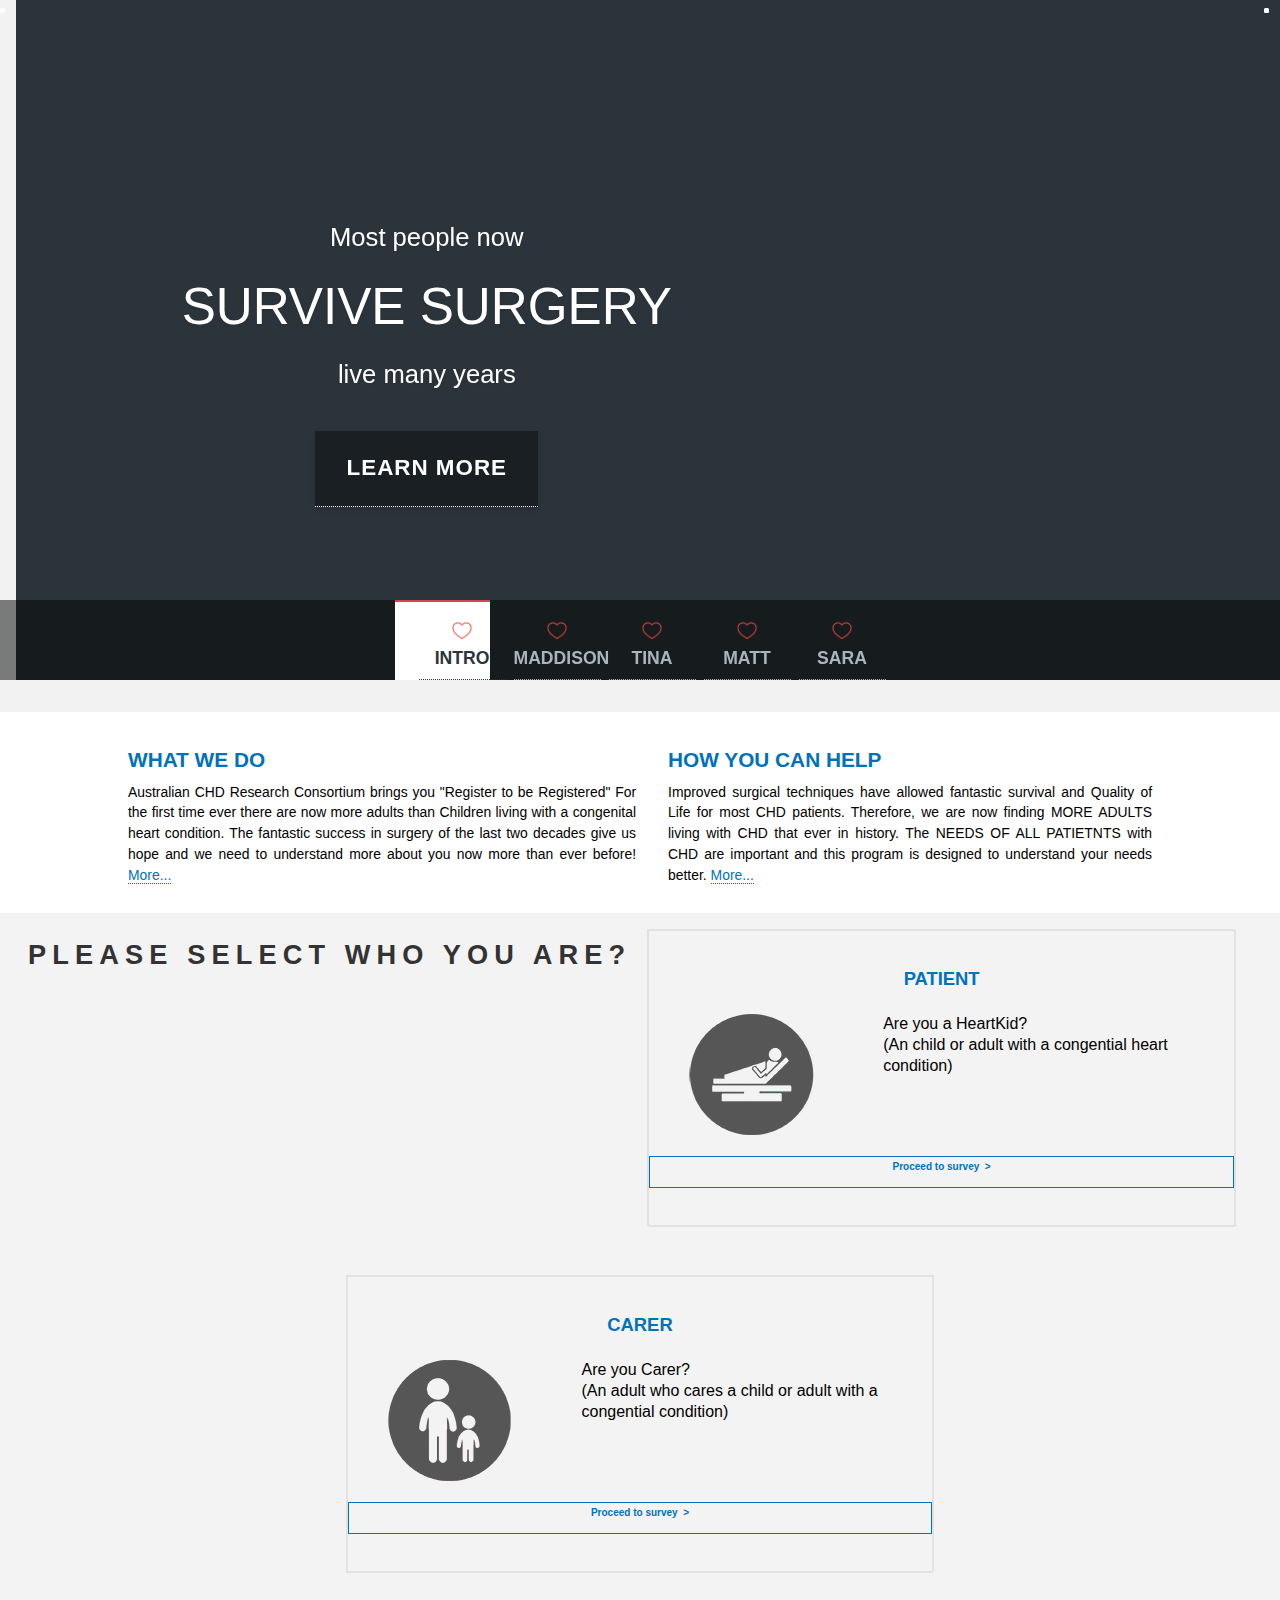
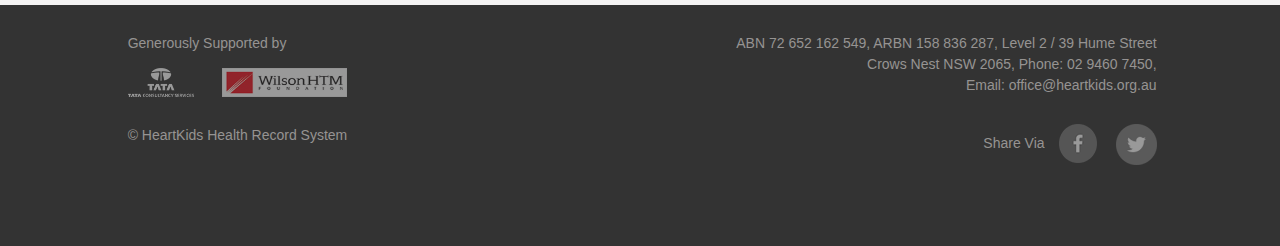
==== src/main/webapp/index.html @ 9f426b6b "master updated" ====
<!DOCTYPE HTML>
<html>
<head>

    <title>HeartKid R2R</title>
    <meta name="viewport" content="width=device-width, user-scalable=no" />
    <meta name="HandheldFriendly" content="true">
    <link rel="stylesheet" href="asset/css/main.css"/>
    <link rel="stylesheet" href="asset/css/mystyle.css"/>
    <link rel="Stylesheet" href="asset/css/datepicker.css"/>
    <link rel="Stylesheet" href="asset/css/checkbox.css"/>
    <link rel="Stylesheet" href="asset/css/stylemedia.css"/>
    <link rel="Stylesheet" href="asset/css/datepicker.css"/>
    <script type="text/javascript" src="asset/js/jquery-2.1.1.js"></script>
    <script src="asset/js/jquery-ui.js"></script>
    <script src="asset/js/angular1.2.2.js"></script>
    <script src="asset/js/angular-ui-router.min.js"></script>
    <script src="asset/js/modernizr.js"></script> <!-- Modernizr -->


    <script src="app.js"></script>
    <style>
        * {
            padding: 0;
            margin: 0;
        }

        .fit {
            /* set relative picture size */
            max-width: 100%;
            max-height: 100%;
        }

        .center {
            display: block;
            margin: auto;
        }

        #container {
            position: relative;
        }

        #container imglogo {
            /* Set rules to fill background */
            /* min-height: 100%;
             min-width: 1920px;
             /* Set up proportionate scaling */
            /* width: 100%;
             height: auto;
             /* Set up positioning */
            /*position: fixed;*/
            background-color: white;
            color: rgba(0, 0,, 0.5);
            position: relative;
            pointer-events: none; /* <-- this line is added */

        }

    </style>
    <!--<script type="text/javascript" language="JavaScript">-->
        <!--function set_body_height() { // set body height = window height-->
            <!--$('body').height($(window).height());-->
        <!--}-->
        <!--$(document).ready(function () {-->
            <!--$(window).bind('resize', set_body_height);-->
            <!--set_body_height();-->
        <!--});-->
    <!--</script>-->
</head>



<body ng-app="formApp">
<!-- views will be injected here -->
<div class="container">
    <div ui-view></div>
</div>

</body>
</html>
---- src/main/webapp/asset/css/main.css ----
@font-face {
    font-family: 'ProximaNova-Light';
    src: url('../fonts/proximanovalight.eot');
    src: url('../fonts/proximanovalight.eot?#iefix') format('embedded-opentype'), url('../fonts/proximanovalight.woff') format('woff'), url('../fonts/proximanovalight.ttf') format('truetype');
    font-weight: normal;
    font-style: normal;
}
@font-face {
    font-family: 'ProximaNova-Regular';
    src: url('../fonts/ProximaNovaRegular.eot');
    src: url('../fonts/ProximaNovaRegular.eot?#iefix') format('embedded-opentype'), url('../fonts/ProximaNovaRegular.woff') format('woff'), url('../fonts/ProximaNovaRegular.ttf') format('truetype');
    font-weight: normal;
    font-style: normal;
}
@font-face {
    font-family: 'ProximaNova-Semibold';
    src: url('../fonts/ProximaNova-Semibold.eot');
    src: url('../fonts/ProximaNova-Semibold.eot?#iefix') format('embedded-opentype'), url('../fonts/ProximaNova-Semibold.woff') format('woff'), url('../fonts/ProximaNova-Semibold.ttf') format('truetype');
    font-weight: normal;
    font-style: normal;
}

/*.control {
    float: left;
    margin: 5px 0 0 18px !important;
    width: 54%;
}
.control-label{

    float: left;
    margin: 5px 0 0 8px !important;
    width: 65%;
}*/
.control em{ color:red; font-style:normal;}
.control-label em{ color:red; font-style:normal;}
.col-xs-7 {
    width: 58.33333333%;
}
.survey-text {
    font-size: 100%;
    left: 48%;
    position: absolute;
    top: 3em;;
}
.col-xs-offset-3 {
    margin-left: 25%;
}
.text
{
    width:100%;
    -moz-appearance: none;
    -webkit-appearance: none;
    appearance:none;

}
.text-carer
{
    width:100%;
    -moz-appearance: none;
    -webkit-appearance: none;
    appearance:none;

}
.col-xs-1, .col-sm-1, .col-md-1, .col-lg-1, .col-xs-2, .col-sm-2, .col-md-2, .col-lg-2, .col-xs-3, .col-sm-3, .col-md-3, .col-lg-3, .col-xs-4, .col-sm-4, .col-md-4, .col-lg-4, .col-xs-5, .col-sm-5, .col-md-5, .col-lg-5, .col-xs-6, .col-sm-6, .col-md-6, .col-lg-6, .col-xs-7, .col-sm-7, .col-md-7, .col-lg-7, .col-xs-8, .col-sm-8, .col-md-8, .col-lg-8, .col-xs-9, .col-sm-9, .col-md-9, .col-lg-9, .col-xs-10, .col-sm-10, .col-md-10, .col-lg-10, .col-xs-11, .col-sm-11, .col-md-11, .col-lg-11, .col-xs-12, .col-sm-12, .col-md-12, .col-lg-12 {
    position: relative;
    min-height: 1px;
    /*padding-right: 15px;
			  padding-left: 15px;*/
}
.col-xs-1, .col-xs-2, .col-xs-3, .col-xs-4, .col-xs-5, .col-xs-6, .col-xs-7, .col-xs-8, .col-xs-9, .col-xs-10, .col-xs-11, .col-xs-12 {
    float: left;
}
.col-xs-6 {
    width: 50%;
}
.homeImageLink {
    position: absolute;
    top: 30%;
    left: 65px;
    text-align: center;
    width: 634px;
}
.carer-text
{width:65%;
    float:left;
    padding-left:5%;
    text-align:left;
    margin-bottom:5em;
}
.patient-text
{
    width:65%;
    float:left;
    padding-left:5%;
    text-align:left;
    margin-bottom:5em;
}
.homeImageLink span {
    color: white;
    font-weight: 200;
    font-size:18px;
    pointer-events: none;

}
.panel-body {
    padding: 15px;
}

@media (max-width: @screen-xs) {
    body{font-size: 10px;}
}

@media (max-width: @screen-sm) {
    body{font-size: 14px;}
}

.bg:before {
    background-position: center center;
    background-repeat: no-repeat;
    background-size: cover; /* you change this to "contain" if you don't want the images to be cropped */
    content:'';
    position:absolute;
    top:0;left:0;
    right:0;bottom:0;

}
.navbar.transparent.navbar-inverse .navbar-inner {
    background: rgba(0,0,0,0.4);
    position:absolute;
    width:100%;
    top: -16%;
    text-align:left;
    height: 21%;
    margin:auto;
}
.text-footer
{text-align:left; padding-bottom:1em;}

.text-footer-align
{overflow: hidden; padding-bottom: 2em;}
.tata-logo
{float:left; padding-right:2em;}
.wilson-logo
{float:left;}
.health-text
{text-align:left; padding-bottom:1em;}
.share-text
{float: right;}
.share-top-text
{padding-left: 10em; padding-top: 0em;padding-bottom:33px;}
.twitt-logo
{float:right; padding-left:1.4em;}
.will-logo
{float:right; padding-left:1em;}
.aust{position:absolute; top: 8%; left:11%;font-size:14px;z-index: 1;}
.panel-title {
    margin-top: 0;
    margin-bottom: 0;
    margin:auto;
    font-size: 16px;
    color: inherit;
    padding: 1.5% 1.5% 1.5% 6%;
    position:relative;
    z-index:1;
}
/*.panel-title span
{
font-size: 17px;
top:3px;
left:145px;
}*/
@media (max-width: @screen-xs) {
    body{font-size: 10px;}
}

@media (max-width: @screen-sm) {
    body{font-size: 14px;}
}


text{
    font-size: 1.4em;
}
header p {
    color: rgba(0, 0, , 0.5);
    position: fixed;
    padding-top: 0.75em;
    left:612px;
    font-size:16px;
}
.panel-title > a,
.panel-title > small,
.panel-title > .small,
.panel-title > small > a,
.panel-title > .small > a {
    color: inherit;
}
.img-container {
    position:relative;
}
.panel-primary {
    border-color: #337ab7;
}
.panel-primary > .panel-heading {
    color: #fff;
    background-color: #337ab7;
    border-color: #337ab7;
}
.panel-primary > .panel-heading + .panel-collapse > .panel-body {
    border-top-color: #337ab7;
}
.panel-primary > .panel-heading .badge {
    color: #337ab7;
    background-color: #fff;
}
.panel-primary > .panel-footer + .panel-collapse > .panel-body {
    border-bottom-color: #337ab7;
}
.panel-success > .panel-heading {
    color: #3c763d;
    background-color: #dff0d8;
    border-color: #d6e9c6;
}
.panel-success > .panel-heading + .panel-collapse > .panel-body {
    border-top-color: #d6e9c6;
}
.panel-success > .panel-heading .badge {
    color: #dff0d8;
    background-color: #3c763d;
}
.panel-transparent {
    background: none;
    background-color: #EE2D24;
    width:90%;
    height:100%;
}

.panel-transparent .panel-heading{
    background: rgba(122, 130, 136, 0.2)!important;
}

.panel-transparent .panel-body{
    background: rgba(46, 51, 56, 0.2)!important;
}
.page-header {
    padding-bottom: 0px;
    margin: 0px 0 -1px;
    border-bottom: 1px solid #eee;
    background-color:red;

}
.panel-heading {
    width:100%;

}


.panel-heading1 {
    width:100%;
    border-top: 1px solid transparent;
    border-top-left-radius: 2px;
    border-top-right-radius: 3px;
    text-align:left;

}
.panel-head-text {

    padding: 10px 10px;
    text-align:left;
    width:100%;

}
.panel-text
{
    padding-left: 599x;
}
.well {
    min-height: 10px;
    padding: 19px;
    margin-bottom: -1px;
    background-color: red;
    border: 1px solid #e3e3e3;
    border-radius: 4px;
    -webkit-box-shadow: inset 0 1px 1px rgba(0, 0, 0, .05);
    box-shadow: inset 0 1px 1px rgba(0, 0, 0, .05);
    width:85%;

}
.well-sm {
    padding: 9px;
    border-radius: 3px;
}
/*
	Spectral by HTML5 UP
	html5up.net | @n33co
	Free for personal and commercial use under the CCA 3.0 license (html5up.net/license)
*/

/* Reset */

html, body, div, span, applet, object, iframe, h1, h2, h3, h4, h5, h6, p, blockquote, pre, a, abbr, acronym, address, big, cite, code, del, dfn, em, img, ins, kbd, q, s, samp, small, strike, strong, sub, sup, tt, var, b, u, i, center, dl, dt, dd, ol, ul, li, fieldset, form, label, legend, table, caption, tbody, tfoot, thead, tr, th, td, article, aside, canvas, details, embed, figure, figcaption, footer, header, hgroup, menu, nav, output, ruby, section, summary, time, mark, audio, video {
    margin: 0 auto;
    padding: 0;
    border: 0;
    font-size: 100%;
    font: inherit;
    vertical-align: baseline;
    font-family:Arial,Helvetica,Verdana,sans-serif;
    text-transform:none

}
@font-face {
    font-family: myFirstFont;
    src: url(sansation_bold.woff);
    font-weight: bold;
}

article, aside, details, figcaption, figure, footer, header, hgroup, menu, nav, section {
    display: block;
}

body {
    line-height: 1;
}

ol, ul {
    list-style: none;
}

blockquote, q {
    quotes: none;
}

blockquote:before, blockquote:after, q:before, q:after {
    content: '';
    content: none;
}

table {
    border-collapse: collapse;
    border-spacing: 0;
}

body {
    -webkit-text-size-adjust: none;
}

/* Box Model */

*, *:before, *:after {
    -moz-box-sizing: border-box;
    -webkit-box-sizing: border-box;
    box-sizing: border-box;
}

/* Grid */

.row {
    border-bottom: solid 1px transparent;
    -moz-box-sizing: border-box;
    -webkit-box-sizing: border-box;
    box-sizing: border-box;
}

.row > * {
    float: left;
    -moz-box-sizing: border-box;
    -webkit-box-sizing: border-box;
    box-sizing: border-box;
}

.row:after, .row:before {
    content: '';
    display: block;
    clear: both;
    height: 0;
}

.row.uniform > * > :first-child {
    margin-top: 0;
}

.row.uniform > * > :last-child {
    margin-bottom: 0;
}

.row.\30 \25 > * {
    padding: 0 0 0 0em;
}

.row.\30 \25 {
    margin: 0 0 -1px 0em;
}

.row.uniform.\30 \25 > * {
    padding: 0em 0 0 0em;
}

.row.uniform.\30 \25 {
    margin: 0em 0 -1px 0em;
}

.row > * {
    padding: 0 0 0 1.5em;
}

.row {
    margin: 0 0 -1px -1.5em;
}

.row.uniform > * {
    padding: 1.5em 0 0 1.5em;
}

.row.uniform {
    margin: -1.5em 0 -1px -1.5em;
}

.row.\32 00\25 > * {
               padding: 0 0 0 3em;
           }

.row.\32 00\25 {
               margin: 0 0 -1px -3em;
           }

.row.uniform.\32 00\25 > * {
                       padding: 3em 0 0 3em;
                   }

.row.uniform.\32 00\25 {
                       margin: -3em 0 -1px -3em;
                   }

.row.\31 50\25 > * {
               padding: 0 0 0 2.25em;
           }

.row.\31 50\25 {
               margin: 0 0 -1px -2.25em;
           }

.row.uniform.\31 50\25 > * {
                       padding: 2.25em 0 0 2.25em;
                   }

.row.uniform.\31 50\25 {
                       margin: -2.25em 0 -1px -2.25em;
                   }

.row.\35 0\25 > * {
              padding: 0 0 0 0.75em;
          }

.row.\35 0\25 {
              margin: 0 0 -1px -0.75em;
          }

.row.uniform.\35 0\25 > * {
                      padding: 0.75em 0 0 0.75em;
                  }

.row.uniform.\35 0\25 {
                      margin: -0.75em 0 -1px -0.75em;
                  }

.row.\32 5\25 > * {
              padding: 0 0 0 0.375em;
          }

.row.\32 5\25 {
              margin: 0 0 -1px -0.375em;
          }

.row.uniform.\32 5\25 > * {
                      padding: 0.375em 0 0 0.375em;
                  }

.row.uniform.\32 5\25 {
                      margin: -0.375em 0 -1px -0.375em;
                  }

.\31 2u, .\31 2u\24 {
                   width: 100%;
                   clear: none;
                   margin-left: 0;
               }

.\31 1u, .\31 1u\24 {
                   width: 91.6666666667%;
                   clear: none;
                   margin-left: 0;
               }

.\31 0u, .\31 0u\24 {
                   width: 83.3333333333%;
                   clear: none;
                   margin-left: 0;
               }

.\39 u, .\39 u\24 {
    width: 75%;
    clear: none;
    margin-left: 0;
}

.\38 u, .\38 u\24 {
    width: 66.6666666667%;
    clear: none;
    margin-left: 0;
}

.\37 u, .\37 u\24 {
    width: 58.3333333333%;
    clear: none;
    margin-left: 0;
}

.\36 u, .\36 u\24 {
    width: 50%;
    clear: none;
    margin-left: 0;
}

.\35 u, .\35 u\24 {
    width: 41.6666666667%;
    clear: none;
    margin-left: 0;
}

.\34 u, .\34 u\24 {
    width: 33.3333333333%;
    clear: none;
    margin-left: 0;
}

.\33 u, .\33 u\24 {
    width: 25%;
    clear: none;
    margin-left: 0;
}

.\32 u, .\32 u\24 {
    width: 16.6666666667%;
    clear: none;
    margin-left: 0;
}

.\31 u, .\31 u\24 {
    width: 8.3333333333%;
    clear: none;
    margin-left: 0;
}

.\31 2u\24 + *,
      .\31 1u\24 + *,
            .\31 0u\24 + *,
                  .\39 u\24 + *,
                  .\38 u\24 + *,
                  .\37 u\24 + *,
                  .\36 u\24 + *,
                  .\35 u\24 + *,
                  .\34 u\24 + *,
                  .\33 u\24 + *,
                  .\32 u\24 + *,
                  .\31 u\24 + * {
                      clear: left;
                  }

.\-11u {
    margin-left: 91.66667%;
}

.\-10u {
    margin-left: 83.33333%;
}

.\-9u {
    margin-left: 75%;
}

.\-8u {
    margin-left: 66.66667%;
}

.\-7u {
    margin-left: 58.33333%;
}

.\-6u {
    margin-left: 50%;
}

.\-5u {
    margin-left: 41.66667%;
}

.\-4u {
    margin-left: 33.33333%;
}

.\-3u {
    margin-left: 25%;
}

.\-2u {
    margin-left: 16.66667%;
}

.\-1u {
    margin-left: 8.33333%;
}

@media screen and (max-width: 1680px) {

    .row > * {
        padding: 0 0 0 1.5em;
    }

    .row {
        margin: 0 0 -1px -1.5em;
    }

    .row.uniform > * {
        padding: 1.5em 0 0 1.5em;
    }

    .row.uniform {
        margin: -1.5em 0 -1px -1.5em;
    }

    .row.\32 00\25 > * {
                   padding: 0 0 0 3em;
               }

    .row.\32 00\25 {
                   margin: 0 0 -1px -3em;
               }

    .row.uniform.\32 00\25 > * {
                           padding: 3em 0 0 3em;
                       }

    .row.uniform.\32 00\25 {
                           margin: -3em 0 -1px -3em;
                       }

    .row.\31 50\25 > * {
                   padding: 0 0 0 2.25em;
               }

    .row.\31 50\25 {
                   margin: 0 0 -1px -2.25em;
               }

    .row.uniform.\31 50\25 > * {
                           padding: 2.25em 0 0 2.25em;
                       }

    .row.uniform.\31 50\25 {
                           margin: -2.25em 0 -1px -2.25em;
                       }

    .row.\35 0\25 > * {
                  padding: 0 0 0 0.75em;
              }

    .row.\35 0\25 {
                  margin: 0 0 -1px -0.75em;
              }

    .row.uniform.\35 0\25 > * {
                          padding: 0.75em 0 0 0.75em;
                      }

    .row.uniform.\35 0\25 {
                          margin: -0.75em 0 -1px -0.75em;
                      }

    .row.\32 5\25 > * {
                  padding: 0 0 0 0.375em;
              }

    .row.\32 5\25 {
                  margin: 0 0 -1px -0.375em;
              }

    .row.uniform.\32 5\25 > * {
                          padding: 0.375em 0 0 0.375em;
                      }

    .row.uniform.\32 5\25 {
                          margin: -0.375em 0 -1px -0.375em;
                      }

    .\31 2u\28xlarge\29, .\31 2u\24\28xlarge\29 {
                                   width: 100%;
                                   clear: none;
                                   margin-left: 0;
                               }

    .\31 1u\28xlarge\29, .\31 1u\24\28xlarge\29 {
                                   width: 91.6666666667%;
                                   clear: none;
                                   margin-left: 0;
                               }

    .\31 0u\28xlarge\29, .\31 0u\24\28xlarge\29 {
                                   width: 83.3333333333%;
                                   clear: none;
                                   margin-left: 0;
                               }

    .\39 u\28xlarge\29, .\39 u\24\28xlarge\29 {
        width: 75%;
        clear: none;
        margin-left: 0;
    }

    .\38 u\28xlarge\29, .\38 u\24\28xlarge\29 {
        width: 66.6666666667%;
        clear: none;
        margin-left: 0;
    }

    .\37 u\28xlarge\29, .\37 u\24\28xlarge\29 {
        width: 58.3333333333%;
        clear: none;
        margin-left: 0;
    }

    .\36 u\28xlarge\29, .\36 u\24\28xlarge\29 {
        width: 50%;
        clear: none;
        margin-left: 0;
    }

    .\35 u\28xlarge\29, .\35 u\24\28xlarge\29 {
        width: 41.6666666667%;
        clear: none;
        margin-left: 0;
    }

    .\34 u\28xlarge\29, .\34 u\24\28xlarge\29 {
        width: 33.3333333333%;
        clear: none;
        margin-left: 0;
    }

    .\33 u\28xlarge\29, .\33 u\24\28xlarge\29 {
        width: 25%;
        clear: none;
        margin-left: 0;
    }

    .\32 u\28xlarge\29, .\32 u\24\28xlarge\29 {
        width: 16.6666666667%;
        clear: none;
        margin-left: 0;
    }

    .\31 u\28xlarge\29, .\31 u\24\28xlarge\29 {
        width: 8.3333333333%;
        clear: none;
        margin-left: 0;
    }

    .\31 2u\24\28xlarge\29 + *,
          .\31 1u\24\28xlarge\29 + *,
                .\31 0u\24\28xlarge\29 + *,
                      .\39 u\24\28xlarge\29 + *,
                      .\38 u\24\28xlarge\29 + *,
                      .\37 u\24\28xlarge\29 + *,
                      .\36 u\24\28xlarge\29 + *,
                      .\35 u\24\28xlarge\29 + *,
                      .\34 u\24\28xlarge\29 + *,
                      .\33 u\24\28xlarge\29 + *,
                      .\32 u\24\28xlarge\29 + *,
                      .\31 u\24\28xlarge\29 + * {
                          clear: left;
                      }

    .\-11u\28xlarge\29 {
        margin-left: 91.66667%;
    }

    .\-10u\28xlarge\29 {
        margin-left: 83.33333%;
    }

    .\-9u\28xlarge\29 {
        margin-left: 75%;
    }

    .\-8u\28xlarge\29 {
        margin-left: 66.66667%;
    }

    .\-7u\28xlarge\29 {
        margin-left: 58.33333%;
    }

    .\-6u\28xlarge\29 {
        margin-left: 50%;
    }

    .\-5u\28xlarge\29 {
        margin-left: 41.66667%;
    }

    .\-4u\28xlarge\29 {
        margin-left: 33.33333%;
    }

    .\-3u\28xlarge\29 {
        margin-left: 25%;
    }

    .\-2u\28xlarge\29 {
        margin-left: 16.66667%;
    }

    .\-1u\28xlarge\29 {
        margin-left: 8.33333%;
    }

}

@media screen and (max-width: 1280px) {

    .row > * {
        padding: 0 0 0 1.5em;
    }

    .row {
        margin: 0 0 -1px -1.5em;
    }

    .row.uniform > * {
        padding: 1.5em 0 0 1.5em;
    }

    .row.uniform {
        margin: -1.5em 0 -1px -1.5em;
    }

    .row.\32 00\25 > * {
                   padding: 0 0 0 3em;
               }

    .row.\32 00\25 {
                   margin: 0 0 -1px -3em;
               }

    .row.uniform.\32 00\25 > * {
                           padding: 3em 0 0 3em;
                       }

    .row.uniform.\32 00\25 {
                           margin: -3em 0 -1px -3em;
                       }

    .row.\31 50\25 > * {
                   padding: 0 0 0 2.25em;
               }

    .row.\31 50\25 {
                   margin: 0 0 -1px -2.25em;
               }

    .row.uniform.\31 50\25 > * {
                           padding: 2.25em 0 0 2.25em;
                       }

    .row.uniform.\31 50\25 {
                           margin: -2.25em 0 -1px -2.25em;
                       }

    .row.\35 0\25 > * {
                  padding: 0 0 0 0.75em;
              }

    .row.\35 0\25 {
                  margin: 0 0 -1px -0.75em;
              }

    .row.uniform.\35 0\25 > * {
                          padding: 0.75em 0 0 0.75em;
                      }

    .row.uniform.\35 0\25 {
                          margin: -0.75em 0 -1px -0.75em;
                      }

    .row.\32 5\25 > * {
                  padding: 0 0 0 0.375em;
              }

    .row.\32 5\25 {
                  margin: 0 0 -1px -0.375em;
              }

    .row.uniform.\32 5\25 > * {
                          padding: 0.375em 0 0 0.375em;
                      }

    .row.uniform.\32 5\25 {
                          margin: -0.375em 0 -1px -0.375em;
                      }

    .\31 2u\28large\29, .\31 2u\24\28large\29 {
                                  width: 100%;
                                  clear: none;
                                  margin-left: 0;
                              }

    .\31 1u\28large\29, .\31 1u\24\28large\29 {
                                  width: 91.6666666667%;
                                  clear: none;
                                  margin-left: 0;
                              }

    .\31 0u\28large\29, .\31 0u\24\28large\29 {
                                  width: 83.3333333333%;
                                  clear: none;
                                  margin-left: 0;
                              }

    .\39 u\28large\29, .\39 u\24\28large\29 {
        width: 75%;
        clear: none;
        margin-left: 0;
    }

    .\38 u\28large\29, .\38 u\24\28large\29 {
        width: 66.6666666667%;
        clear: none;
        margin-left: 0;
    }

    .\37 u\28large\29, .\37 u\24\28large\29 {
        width: 58.3333333333%;
        clear: none;
        margin-left: 0;
    }

    .\36 u\28large\29, .\36 u\24\28large\29 {
        width: 50%;
        clear: none;
        margin-left: 0;
    }

    .\35 u\28large\29, .\35 u\24\28large\29 {
        width: 41.6666666667%;
        clear: none;
        margin-left: 0;
    }

    .\34 u\28large\29, .\34 u\24\28large\29 {
        width: 33.3333333333%;
        clear: none;
        margin-left: 0;
    }

    .\33 u\28large\29, .\33 u\24\28large\29 {
        width: 25%;
        clear: none;
        margin-left: 0;
    }

    .\32 u\28large\29, .\32 u\24\28large\29 {
        width: 16.6666666667%;
        clear: none;
        margin-left: 0;
    }

    .\31 u\28large\29, .\31 u\24\28large\29 {
        width: 8.3333333333%;
        clear: none;
        margin-left: 0;
    }

    .\31 2u\24\28large\29 + *,
          .\31 1u\24\28large\29 + *,
                .\31 0u\24\28large\29 + *,
                      .\39 u\24\28large\29 + *,
                      .\38 u\24\28large\29 + *,
                      .\37 u\24\28large\29 + *,
                      .\36 u\24\28large\29 + *,
                      .\35 u\24\28large\29 + *,
                      .\34 u\24\28large\29 + *,
                      .\33 u\24\28large\29 + *,
                      .\32 u\24\28large\29 + *,
                      .\31 u\24\28large\29 + * {
                          clear: left;
                      }

    .\-11u\28large\29 {
        margin-left: 91.66667%;
    }

    .\-10u\28large\29 {
        margin-left: 83.33333%;
    }

    .\-9u\28large\29 {
        margin-left: 75%;
    }

    .\-8u\28large\29 {
        margin-left: 66.66667%;
    }

    .\-7u\28large\29 {
        margin-left: 58.33333%;
    }

    .\-6u\28large\29 {
        margin-left: 50%;
    }

    .\-5u\28large\29 {
        margin-left: 41.66667%;
    }

    .\-4u\28large\29 {
        margin-left: 33.33333%;
    }

    .\-3u\28large\29 {
        margin-left: 25%;
    }

    .\-2u\28large\29 {
        margin-left: 16.66667%;
    }

    .\-1u\28large\29 {
        margin-left: 8.33333%;
    }

}

@media screen and (max-width: 980px) {

    .row > * {
        padding: 0 0 0 1.5em;
    }

    .row {
        margin: 0 0 -1px -1.5em;
    }

    .row.uniform > * {
        padding: 1.5em 0 0 1.5em;
    }

    .row.uniform {
        margin: -1.5em 0 -1px -1.5em;
    }

    .row.\32 00\25 > * {
                   padding: 0 0 0 3em;
               }

    .row.\32 00\25 {
                   margin: 0 0 -1px -3em;
               }

    .row.uniform.\32 00\25 > * {
                           padding: 3em 0 0 3em;
                       }

    .row.uniform.\32 00\25 {
                           margin: -3em 0 -1px -3em;
                       }

    .row.\31 50\25 > * {
                   padding: 0 0 0 2.25em;
               }

    .row.\31 50\25 {
                   margin: 0 0 -1px -2.25em;
               }

    .row.uniform.\31 50\25 > * {
                           padding: 2.25em 0 0 2.25em;
                       }

    .row.uniform.\31 50\25 {
                           margin: -2.25em 0 -1px -2.25em;
                       }

    .row.\35 0\25 > * {
                  padding: 0 0 0 0.75em;
              }

    .row.\35 0\25 {
                  margin: 0 0 -1px -0.75em;
              }

    .row.uniform.\35 0\25 > * {
                          padding: 0.75em 0 0 0.75em;
                      }

    .row.uniform.\35 0\25 {
                          margin: -0.75em 0 -1px -0.75em;
                      }

    .row.\32 5\25 > * {
                  padding: 0 0 0 0.375em;
              }

    .row.\32 5\25 {
                  margin: 0 0 -1px -0.375em;
              }

    .row.uniform.\32 5\25 > * {
                          padding: 0.375em 0 0 0.375em;
                      }

    .row.uniform.\32 5\25 {
                          margin: -0.375em 0 -1px -0.375em;
                      }

    .\31 2u\28medium\29, .\31 2u\24\28medium\29 {
                                   width: 100%;
                                   clear: none;
                                   margin-left: 0;
                               }

    .\31 1u\28medium\29, .\31 1u\24\28medium\29 {
                                   width: 91.6666666667%;
                                   clear: none;
                                   margin-left: 0;
                               }

    .\31 0u\28medium\29, .\31 0u\24\28medium\29 {
                                   width: 83.3333333333%;
                                   clear: none;
                                   margin-left: 0;
                               }

    .\39 u\28medium\29, .\39 u\24\28medium\29 {
        width: 75%;
        clear: none;
        margin-left: 0;
    }

    .\38 u\28medium\29, .\38 u\24\28medium\29 {
        width: 66.6666666667%;
        clear: none;
        margin-left: 0;
    }

    .\37 u\28medium\29, .\37 u\24\28medium\29 {
        width: 58.3333333333%;
        clear: none;
        margin-left: 0;
    }

    .\36 u\28medium\29, .\36 u\24\28medium\29 {
        width: 50%;
        clear: none;
        margin-left: 0;
    }

    .\35 u\28medium\29, .\35 u\24\28medium\29 {
        width: 41.6666666667%;
        clear: none;
        margin-left: 0;
    }

    .\34 u\28medium\29, .\34 u\24\28medium\29 {
        width: 33.3333333333%;
        clear: none;
        margin-left: 0;
    }

    .\33 u\28medium\29, .\33 u\24\28medium\29 {
        width: 25%;
        clear: none;
        margin-left: 0;
    }

    .\32 u\28medium\29, .\32 u\24\28medium\29 {
        width: 16.6666666667%;
        clear: none;
        margin-left: 0;
    }

    .\31 u\28medium\29, .\31 u\24\28medium\29 {
        width: 8.3333333333%;
        clear: none;
        margin-left: 0;
    }

    .\31 2u\24\28medium\29 + *,
          .\31 1u\24\28medium\29 + *,
                .\31 0u\24\28medium\29 + *,
                      .\39 u\24\28medium\29 + *,
                      .\38 u\24\28medium\29 + *,
                      .\37 u\24\28medium\29 + *,
                      .\36 u\24\28medium\29 + *,
                      .\35 u\24\28medium\29 + *,
                      .\34 u\24\28medium\29 + *,
                      .\33 u\24\28medium\29 + *,
                      .\32 u\24\28medium\29 + *,
                      .\31 u\24\28medium\29 + * {
                          clear: left;
                      }

    .\-11u\28medium\29 {
        margin-left: 91.66667%;
    }

    .\-10u\28medium\29 {
        margin-left: 83.33333%;
    }

    .\-9u\28medium\29 {
        margin-left: 75%;
    }

    .\-8u\28medium\29 {
        margin-left: 66.66667%;
    }

    .\-7u\28medium\29 {
        margin-left: 58.33333%;
    }

    .\-6u\28medium\29 {
        margin-left: 50%;
    }

    .\-5u\28medium\29 {
        margin-left: 41.66667%;
    }

    .\-4u\28medium\29 {
        margin-left: 33.33333%;
    }

    .\-3u\28medium\29 {
        margin-left: 25%;
    }

    .\-2u\28medium\29 {
        margin-left: 16.66667%;
    }

    .\-1u\28medium\29 {
        margin-left: 8.33333%;
    }

}

@media screen and (max-width: 736px) {

    .row > * {
        padding: 0 0 0 1.5em;
    }

    .row {
        margin: 0 0 -1px -1.5em;
    }

    .row.uniform > * {
        padding: 1.5em 0 0 1.5em;
    }

    .row.uniform {
        margin: -1.5em 0 -1px -1.5em;
    }

    .row.\32 00\25 > * {
                   padding: 0 0 0 3em;
               }

    .row.\32 00\25 {
                   margin: 0 0 -1px -3em;
               }

    .row.uniform.\32 00\25 > * {
                           padding: 3em 0 0 3em;
                       }

    .row.uniform.\32 00\25 {
                           margin: -3em 0 -1px -3em;
                       }

    .row.\31 50\25 > * {
                   padding: 0 0 0 2.25em;
               }

    .row.\31 50\25 {
                   margin: 0 0 -1px -2.25em;
               }

    .row.uniform.\31 50\25 > * {
                           padding: 2.25em 0 0 2.25em;
                       }

    .row.uniform.\31 50\25 {
                           margin: -2.25em 0 -1px -2.25em;
                       }

    .row.\35 0\25 > * {
                  padding: 0 0 0 0.75em;
              }

    .row.\35 0\25 {
                  margin: 0 0 -1px -0.75em;
              }

    .row.uniform.\35 0\25 > * {
                          padding: 0.75em 0 0 0.75em;
                      }

    .row.uniform.\35 0\25 {
                          margin: -0.75em 0 -1px -0.75em;
                      }

    .row.\32 5\25 > * {
                  padding: 0 0 0 0.375em;
              }

    .row.\32 5\25 {
                  margin: 0 0 -1px -0.375em;
              }

    .row.uniform.\32 5\25 > * {
                          padding: 0.375em 0 0 0.375em;
                      }

    .row.uniform.\32 5\25 {
                          margin: -0.375em 0 -1px -0.375em;
                      }

    .\31 2u\28small\29, .\31 2u\24\28small\29 {
                                  width: 100%;
                                  clear: none;
                                  margin-left: 0;
                              }

    .\31 1u\28small\29, .\31 1u\24\28small\29 {
                                  width: 91.6666666667%;
                                  clear: none;
                                  margin-left: 0;
                              }

    .\31 0u\28small\29, .\31 0u\24\28small\29 {
                                  width: 83.3333333333%;
                                  clear: none;
                                  margin-left: 0;
                              }

    .\39 u\28small\29, .\39 u\24\28small\29 {
        width: 75%;
        clear: none;
        margin-left: 0;
    }

    .\38 u\28small\29, .\38 u\24\28small\29 {
        width: 66.6666666667%;
        clear: none;
        margin-left: 0;
    }

    .\37 u\28small\29, .\37 u\24\28small\29 {
        width: 58.3333333333%;
        clear: none;
        margin-left: 0;
    }

    .\36 u\28small\29, .\36 u\24\28small\29 {
        width: 50%;
        clear: none;
        margin-left: 0;
    }

    .\35 u\28small\29, .\35 u\24\28small\29 {
        width: 41.6666666667%;
        clear: none;
        margin-left: 0;
    }

    .\34 u\28small\29, .\34 u\24\28small\29 {
        width: 33.3333333333%;
        clear: none;
        margin-left: 0;
    }

    .\33 u\28small\29, .\33 u\24\28small\29 {
        width: 25%;
        clear: none;
        margin-left: 0;
    }

    .\32 u\28small\29, .\32 u\24\28small\29 {
        width: 16.6666666667%;
        clear: none;
        margin-left: 0;
    }

    .\31 u\28small\29, .\31 u\24\28small\29 {
        width: 8.3333333333%;
        clear: none;
        margin-left: 0;
    }

    .\31 2u\24\28small\29 + *,
          .\31 1u\24\28small\29 + *,
                .\31 0u\24\28small\29 + *,
                      .\39 u\24\28small\29 + *,
                      .\38 u\24\28small\29 + *,
                      .\37 u\24\28small\29 + *,
                      .\36 u\24\28small\29 + *,
                      .\35 u\24\28small\29 + *,
                      .\34 u\24\28small\29 + *,
                      .\33 u\24\28small\29 + *,
                      .\32 u\24\28small\29 + *,
                      .\31 u\24\28small\29 + * {
                          clear: left;
                      }

    .\-11u\28small\29 {
        margin-left: 91.66667%;
    }

    .\-10u\28small\29 {
        margin-left: 83.33333%;
    }

    .\-9u\28small\29 {
        margin-left: 75%;
    }

    .\-8u\28small\29 {
        margin-left: 66.66667%;
    }

    .\-7u\28small\29 {
        margin-left: 58.33333%;
    }

    .\-6u\28small\29 {
        margin-left: 50%;
    }

    .\-5u\28small\29 {
        margin-left: 41.66667%;
    }

    .\-4u\28small\29 {
        margin-left: 33.33333%;
    }

    .\-3u\28small\29 {
        margin-left: 25%;
    }

    .\-2u\28small\29 {
        margin-left: 16.66667%;
    }

    .\-1u\28small\29 {
        margin-left: 8.33333%;
    }

}

@media screen and (max-width: 480px) {

    .row > * {
        padding: 0 0 0 1.5em;
    }

    .row {
        margin: 0 0 -1px -1.5em;
    }

    .row.uniform > * {
        padding: 1.5em 0 0 1.5em;
    }

    .row.uniform {
        margin: -1.5em 0 -1px -1.5em;
    }

    .row.\32 00\25 > * {
                   padding: 0 0 0 3em;
               }

    .row.\32 00\25 {
                   margin: 0 0 -1px -3em;
               }

    .row.uniform.\32 00\25 > * {
                           padding: 3em 0 0 3em;
                       }

    .row.uniform.\32 00\25 {
                           margin: -3em 0 -1px -3em;
                       }

    .row.\31 50\25 > * {
                   padding: 0 0 0 2.25em;
               }

    .row.\31 50\25 {
                   margin: 0 0 -1px -2.25em;
               }

    .row.uniform.\31 50\25 > * {
                           padding: 2.25em 0 0 2.25em;
                       }

    .row.uniform.\31 50\25 {
                           margin: -2.25em 0 -1px -2.25em;
                       }

    .row.\35 0\25 > * {
                  padding: 0 0 0 0.75em;
              }

    .row.\35 0\25 {
                  margin: 0 0 -1px -0.75em;
              }

    .row.uniform.\35 0\25 > * {
                          padding: 0.75em 0 0 0.75em;
                      }

    .row.uniform.\35 0\25 {
                          margin: -0.75em 0 -1px -0.75em;
                      }

    .row.\32 5\25 > * {
                  padding: 0 0 0 0.375em;
              }

    .row.\32 5\25 {
                  margin: 0 0 -1px -0.375em;
              }

    .row.uniform.\32 5\25 > * {
                          padding: 0.375em 0 0 0.375em;
                      }

    .row.uniform.\32 5\25 {
                          margin: -0.375em 0 -1px -0.375em;
                      }

    .\31 2u\28xsmall\29, .\31 2u\24\28xsmall\29 {
                                   width: 100%;
                                   clear: none;
                                   margin-left: 0;
                               }

    .\31 1u\28xsmall\29, .\31 1u\24\28xsmall\29 {
                                   width: 91.6666666667%;
                                   clear: none;
                                   margin-left: 0;
                               }

    .\31 0u\28xsmall\29, .\31 0u\24\28xsmall\29 {
                                   width: 83.3333333333%;
                                   clear: none;
                                   margin-left: 0;
                               }

    .\39 u\28xsmall\29, .\39 u\24\28xsmall\29 {
        width: 75%;
        clear: none;
        margin-left: 0;
    }

    .\38 u\28xsmall\29, .\38 u\24\28xsmall\29 {
        width: 66.6666666667%;
        clear: none;
        margin-left: 0;
    }

    .\37 u\28xsmall\29, .\37 u\24\28xsmall\29 {
        width: 58.3333333333%;
        clear: none;
        margin-left: 0;
    }

    .\36 u\28xsmall\29, .\36 u\24\28xsmall\29 {
        width: 50%;
        clear: none;
        margin-left: 0;
    }

    .\35 u\28xsmall\29, .\35 u\24\28xsmall\29 {
        width: 41.6666666667%;
        clear: none;
        margin-left: 0;
    }

    .\34 u\28xsmall\29, .\34 u\24\28xsmall\29 {
        width: 33.3333333333%;
        clear: none;
        margin-left: 0;
    }

    .\33 u\28xsmall\29, .\33 u\24\28xsmall\29 {
        width: 25%;
        clear: none;
        margin-left: 0;
    }

    .\32 u\28xsmall\29, .\32 u\24\28xsmall\29 {
        width: 16.6666666667%;
        clear: none;
        margin-left: 0;
    }

    .\31 u\28xsmall\29, .\31 u\24\28xsmall\29 {
        width: 8.3333333333%;
        clear: none;
        margin-left: 0;
    }

    .\31 2u\24\28xsmall\29 + *,
          .\31 1u\24\28xsmall\29 + *,
                .\31 0u\24\28xsmall\29 + *,
                      .\39 u\24\28xsmall\29 + *,
                      .\38 u\24\28xsmall\29 + *,
                      .\37 u\24\28xsmall\29 + *,
                      .\36 u\24\28xsmall\29 + *,
                      .\35 u\24\28xsmall\29 + *,
                      .\34 u\24\28xsmall\29 + *,
                      .\33 u\24\28xsmall\29 + *,
                      .\32 u\24\28xsmall\29 + *,
                      .\31 u\24\28xsmall\29 + * {
                          clear: left;
                      }

    .\-11u\28xsmall\29 {
        margin-left: 91.66667%;
    }

    .\-10u\28xsmall\29 {
        margin-left: 83.33333%;
    }

    .\-9u\28xsmall\29 {
        margin-left: 75%;
    }

    .\-8u\28xsmall\29 {
        margin-left: 66.66667%;
    }

    .\-7u\28xsmall\29 {
        margin-left: 58.33333%;
    }

    .\-6u\28xsmall\29 {
        margin-left: 50%;
    }

    .\-5u\28xsmall\29 {
        margin-left: 41.66667%;
    }

    .\-4u\28xsmall\29 {
        margin-left: 33.33333%;
    }

    .\-3u\28xsmall\29 {
        margin-left: 25%;
    }

    .\-2u\28xsmall\29 {
        margin-left: 16.66667%;
    }

    .\-1u\28xsmall\29 {
        margin-left: 8.33333%;
    }

}

/* Basic */

@-ms-viewport {
    width: device-width;
}

body {
    /*background: #EE2D24;*/
}

body.is-loading *, body.is-loading *:before, body.is-loading *:after {
    -moz-animation: none !important;
    -webkit-animation: none !important;
    -ms-animation: none !important;
    animation: none !important;
    -moz-transition: none !important;
    -webkit-transition: none !important;
    -ms-transition: none !important;
    transition: none !important;
}

body, input, select, textarea {
    color: #fff;
    font-family: "Open Sans", Helvetica, sans-serif;
    font-size: 15pt;
    font-weight: 400;
    letter-spacing: 0em;
    line-height: 1.30em;
}

@media screen and (max-width: 1680px) {

    body, input, select, textarea {
        font-size: 13pt;
    }

}

@media screen and (max-width: 1280px) {

    body, input, select, textarea {
        font-size: 12pt;
    }

}

@media screen and (max-width: 736px) {

    body, input, select, textarea {
        font-size: 11pt;
        letter-spacing: 0.0375em;
    }

}

a {
    -moz-transition: color 0.2s ease, border-bottom-color 0.2s ease;
    -webkit-transition: color 0.2s ease, border-bottom-color 0.2s ease;
    -ms-transition: color 0.2s ease, border-bottom-color 0.2s ease;
    transition: color 0.2s ease, border-bottom-color 0.2s ease;
    border-bottom: dotted 1px;
    color: inherit;
    text-decoration: none;
}

a:hover {
    border-bottom-color: transparent;
}

strong, b {
    color: #fff;
    font-weight: 600;
}

em, i {
    font-style: italic;
}

p {
    margin: 0 0 2em 0;
}

h1, h2, h3, h4, h5, h6 {
    color: #fff;
    font-weight: 800;
    letter-spacing: 0em;
    line-height: 1em;
    margin: 0 0 1em 0;
    text-transform: uppercase;
}

h1 a, h2 a, h3 a, h4 a, h5 a, h6 a {
    color: inherit;
    text-decoration: none;
}

h2 {
    font-size: 1.35em;
    line-height: 1.75em;
}

@media screen and (max-width: 736px) {

    h2 {
        font-size: 1.1em;
        line-height: 1.65em;
    }

}

h3 {
    font-size: 1.15em;
    line-height: 1.75em;
}

@media screen and (max-width: 736px) {

    h3 {
        font-size: 1em;
        line-height: 1.65em;
    }

}

h4 {
    font-size: 1em;
    line-height: 1.5em;
}

h5 {
    font-size: 0.8em;
    line-height: 1.5em;
}

h6 {
    font-size: 0.7em;
    line-height: 1.5em;
}

sub {
    font-size: 0.8em;
    position: relative;
    top: 0.5em;
}

sup {
    font-size: 0.8em;
    position: relative;
    top: -0.5em;
}

hr {
    border: 0;
    border-bottom: solid 2px #fff;
    margin: 3em 0;
}

hr.major {
    margin: 4.5em 0;
}

blockquote {
    border-left: solid 4px #fff;
    font-style: italic;
    margin: 0 0 2em 0;
    padding: 0.5em 0 0.5em 2em;
}

code {
    background: rgba(144, 144, 144, 0.25);
    border-radius: 3px;
    font-family: "Courier New", monospace;
    font-size: 0.9em;
    letter-spacing: 0;
    margin: 0 0.25em;
    padding: 0.25em 0.65em;
}

pre {
    -webkit-overflow-scrolling: touch;
    font-family: "Courier New", monospace;
    font-size: 0.9em;
    margin: 0 0 2em 0;
}

pre code {
    display: block;
    line-height: 1.75em;
    padding: 1em 1.5em;
    overflow-x: auto;
}

.align-left {
    text-align: left;
}

.align-center {
    text-align: center;
}

.align-right {
    text-align: right;
}

/* Section/Article */

section.special, article.special {
    text-align: center;
}
.survey-text {
    font-size: 100%;
    left: 75%;
    position: absolute;
    top: 1.75em;
    width: 100%;
    display: block;
    color: #fdd49a;
}

header h3 + p {
    font-size: 1.0em;
}

header h4 + p,
header h5 + p,
header h6 + p {
    font-size: 0.9em;
}

header.major {
    margin: 0 0 3.5em 0;
}

header.major h2, header.major h3, header.major h4, header.major h5, header.major h6 {
    border-bottom: solid 2px #fff;
    display: inline-block;
    padding-bottom: 1em;
    position: relative;
}

header.major h2:after, header.major h3:after, header.major h4:after, header.major h5:after, header.major h6:after {
    content: '';
    display: block;
    height: 1px;
}

header.major p {
    color: #fff;
    top: 0;
}

@media screen and (max-width: 736px) {

    header.major {
        margin: 0 0 2em 0;
    }
    .survey-text {
        font-size: 100%;
        left: 64%;
        position: absolute;
        top: 3em;;
    }

}

@media screen and (max-width: 980px) {

    header br {
        display: none;
    }

}

/* Form */

form {
    margin: 0 0 2em 0;
}

label
{

    display: inline-block;
    max-width: 100%;
    margin-bottom: 5px;
    font-weight:500;
    font-size:16px;
    font-family:ProximaNova-Regular;
}
input[type="text"],
input[type="password"],
input[type="email"],
select,
textarea {
    -moz-appearance: none;
    -webkit-appearance: none;
    -ms-appearance: none;
    appearance: none;
    background: rgba(144, 144, 144, 0.25);
    border-radius: 3px;
    border: none;
    color: inherit;
    display: block;
    outline: 0;
    padding: 0 1em;
    text-decoration: none;
    width: 100%;
}

input[type="text"]:invalid,
input[type="password"]:invalid,
input[type="email"]:invalid,
select:invalid,
textarea:invalid {
    box-shadow: none;
}

input[type="text"]:focus,
input[type="password"]:focus,
input[type="email"]:focus,
select:focus,
textarea:focus {
    box-shadow: 0 0 0 2px #21b2a6;
}

.select-wrapper {
    text-decoration: none;
    display: block;
    position: relative;
}

.select-wrapper:before {
    -moz-osx-font-smoothing: grayscale;
    -webkit-font-smoothing: antialiased;
    font-family: FontAwesome;
    font-style: normal;
    font-weight: normal;
    text-transform: none !important;
}

.select-wrapper:before {
    -moz-pointer-events: none;
    -webkit-pointer-events: none;
    -ms-pointer-events: none;
    pointer-events: none;
    color: #fff;
    content: '\f078';
    display: block;
    height: 2.75em;
    line-height: 2.75em;
    position: absolute;
    right: 0;
    text-align: center;
    top: 0;
    width: 2.75em;
}

.select-wrapper select::-ms-expand {
    display: none;
}

input[type="text"],
input[type="password"],
input[type="email"],
select {
    height: 2.75em;
}

textarea {
    padding: 0.75em 1em;
}

input[type="checkbox"],
input[type="radio"] {
    -moz-appearance: none;
    -webkit-appearance: none;
    -ms-appearance: none;
    appearance: none;
    display: block;
    float: left;
    margin-right: -2em;
    opacity: 0;
    width: 1em;
    z-index: -1;
}

input[type="checkbox"] + label,
input[type="radio"] + label {
    text-decoration: none;
    cursor: pointer;
    display: inline-block;
    font-size: 1em;
    font-weight: 400;
    padding-left: 2.4em;
    padding-right: 0.75em;
    position: relative;
}

input[type="checkbox"] + label:before,
input[type="radio"] + label:before {
    -moz-osx-font-smoothing: grayscale;
    -webkit-font-smoothing: antialiased;
    font-family: FontAwesome;
    font-style: normal;
    font-weight: normal;
    text-transform: none !important;
}

input[type="checkbox"] + label:before,
input[type="radio"] + label:before {
    /*	background: rgba(144, 144, 144, 0.25);
				border-radius: 3px;
				content: '';
				display: inline-block;
				height: 1.65em;
				left: 0;
				line-height: 1.58125em;
				position: absolute;
				text-align: center;
				top: 0;
				width: 1.65em;*/
}

input[type="checkbox"]:checked + label:before,
input[type="radio"]:checked + label:before {
    /*
			background: #026ab3;
            */
    /*color: #fff;
			content: '\f00c';*/
}

input[type="checkbox"]:focus + label:before,
input[type="radio"]:focus + label:before {
    box-shadow: 0 0 0 2px #21b2a6;
}

input[type="checkbox"] + label:before {
    border-radius: 3px;
}

input[type="radio"] + label:before {
    border-radius: 100%;
}

::-webkit-input-placeholder {
    color: rgba(255, 255, 255, 0.5) !important;
    opacity: 1.0;
}

:-moz-placeholder {
    color: rgba(255, 255, 255, 0.5) !important;
    opacity: 1.0;
}

::-moz-placeholder {
    color: rgba(255, 255, 255, 0.5) !important;
    opacity: 1.0;
}

:-ms-input-placeholder {
    color: rgba(255, 255, 255, 0.5) !important;
    opacity: 1.0;
}

.formerize-placeholder {
    color: rgba(255, 255, 255, 0.5) !important;
    opacity: 1.0;
}

/* Box */

.box {
    border-radius: 3px;
    border: solid 2px #fff;
    margin-bottom: 2em;
    padding: 1.5em;
}

.box > :last-child,
.box > :last-child > :last-child,
.box > :last-child > :last-child > :last-child {
    margin-bottom: 0;
}

.box.alt {
    border: 0;
    border-radius: 0;
    padding: 0;
}

/* Icon */

.icon {
    text-decoration: none;
    border-bottom: none;
    position: relative;
}

.icon:before {
    -moz-osx-font-smoothing: grayscale;
    -webkit-font-smoothing: antialiased;
    font-family: FontAwesome;
    font-style: normal;
    font-weight: normal;
    text-transform: none !important;
}

.icon > .label {
    display: none;
}

.icon.major {
    -moz-transform: rotate(-45deg);
    -webkit-transform: rotate(-45deg);
    -ms-transform: rotate(-45deg);
    transform: rotate(-45deg);
    border-radius: 3px;
    border: solid 2px #fff;
    display: inline-block;
    font-size: 1.35em;
    height: calc(3em + 2px);
    line-height: 3em;
    text-align: center;
    width: calc(3em + 2px);
}

.icon.major:before {
    -moz-transform: rotate(45deg);
    -webkit-transform: rotate(45deg);
    -ms-transform: rotate(45deg);
    transform: rotate(45deg);
    display: inline-block;
    font-size: 1.5em;
}

@media screen and (max-width: 736px) {

    .icon.major {
        font-size: 1em;
    }

}

.icon.style1 {
    color: #00ffcc;
}

.icon.style2 {
    color: #00f0ff;
}

.icon.style3 {
    color: #76ddff;
}

/* Image */

.image {
    border-radius: 3px;
    border: 0;
    display: inline-block;
    position: relative;
}

.image img {
    border-radius: 3px;
    display: block;
}

.image.left {
    float: left;
    margin: 0 2em 2em 0;
    top: 0.25em;
}

.image.right {
    float: right;
    margin: 0 0 2em 2em;
    top: 0.25em;
}

.image.left, .image.right {
    max-width: 40%;
}

.image.left img, .image.right img {
    width: 100%;
}

.image.fit {
    display: block;
    margin: 0 0 2em 0;
    width: 100%;
}

.image.fit img {
    width: 100%;
}

/* List */

ol {
    list-style: decimal;
    margin: 0 0 2em 0;
    padding-left: 1.25em;
}

ol li {
    padding-left: 0.25em;
}

ul {
    list-style: disc;
    margin: 0 0 2em 0;
    padding-left: 1em;
}

ul li {
    padding-left: 0.5em;
}

ul.alt {
    list-style: none;
    padding-left: 0;
}

ul.alt li {
    border-top: solid 1px #fff;
    padding: 0.5em 0;
}

ul.alt li:first-child {
    border-top: 0;
    padding-top: 0;
}

ul.icons {
    cursor: default;
    list-style: none;
    padding-left: 0;
}

ul.icons li {
    display: inline-block;
    padding: 0 1em 0 0;
}

ul.icons li:last-child {
    padding-right: 0 !important;
}

ul.icons.major {
    padding: 1em 0;
}

ul.icons.major li {
    padding-right: 3.5em;
}

@media screen and (max-width: 736px) {

    ul.icons.major li {
        padding: 0 1em !important;
    }

}

ul.actions {
    cursor: default;
    list-style: none;
    padding-left: 0;
}

ul.actions li {
    display: inline-block;
    padding: 0 1.5em 0 0;
    vertical-align: middle;
}

ul.actions li:last-child {
    padding-right: 0;
}

ul.actions.small li {
    padding: 0 0.75em 0 0;
}

ul.actions.vertical li {
    display: block;
    padding: 1.5em 0 0 0;
}

ul.actions.vertical li:first-child {
    padding-top: 0;
}

ul.actions.vertical li > * {
    margin-bottom: 0;
}

ul.actions.vertical.small li {
    padding: 0.75em 0 0 0;
}

ul.actions.vertical.small li:first-child {
    padding-top: 0;
}

ul.actions.fit {
    display: table;
    margin-left: -1.5em;
    padding: 0;
    table-layout: fixed;
    width: calc(100% + 1.5em);
}

ul.actions.fit li {
    display: table-cell;
    padding: 0 0 0 1.5em;
}

ul.actions.fit li > * {
    margin-bottom: 0;
}

ul.actions.fit.small {
    margin-left: -0.75em;
    width: calc(100% + 0.75em);
}

ul.actions.fit.small li {
    padding: 0 0 0 0.75em;
}

@media screen and (max-width: 736px) {

    ul.actions li {
        display: block;
        padding: 1em 0 0 0;
        text-align: center;
        width: 100%;
    }

    ul.actions li:first-child {
        padding-top: 0;
    }

    ul.actions li > * {
        margin: 0 auto !important;
        max-width: 30em;
        width: 100%;
    }

    ul.actions li > *.icon:before {
        margin-left: -1em;
    }

    ul.actions.small li {
        padding: 0.5em 0 0 0;
    }

    ul.actions.small li:first-child {
        padding-top: 0;
    }

}

dl {
    margin: 0 0 2em 0;
}

/* Table */

.table-wrapper {
    -webkit-overflow-scrolling: touch;
    overflow-x: auto;
}

table {
    margin: 0 0 1em 0;
    width: 100%;
}

table tbody tr {
    /*	border: solid 1px #fff;
			border-left: 0;
			border-right: 0;*/
}

table tbody tr:nth-child(2n + 1) {
    /*background-color: rgba(144, 144, 144, 0.25);*/
}

table td {
    padding: 0.75em 0.75em;
}

table th {
    color: #fff;
    font-size: 0.9em;
    font-weight: 600;
    padding: 0 0.75em 0.75em 0.75em;
    text-align: left;
}

table thead {
    border-bottom: solid 2px #fff;
}

table tfoot {
    border-top: solid 2px #fff;
}

table.alt {
    border-collapse: separate;
}

table.alt tbody tr td {
    border: solid 1px #fff;
    border-left-width: 0;
    border-top-width: 0;
}

table.alt tbody tr td:first-child {
    border-left-width: 1px;
}

table.alt tbody tr:first-child td {
    border-top-width: 1px;
}

table.alt thead {
    border-bottom: 0;
}

table.alt tfoot {
    border-top: 0;
}

/* Button */

input[type="submit"],
input[type="reset"],
input[type="button"],
button,
.button {
    -moz-appearance: none;
    -webkit-appearance: none;
    -ms-appearance: none;
    appearance: none;
    -moz-transition: background-color 0.2s ease-in-out, color 0.2s ease-in-out;
    -webkit-transition: background-color 0.2s ease-in-out, color 0.2s ease-in-out;
    -ms-transition: background-color 0.2s ease-in-out, color 0.2s ease-in-out;
    transition: background-color 0.2s ease-in-out, color 0.2s ease-in-out;
    background-color: transparent;
    border: 2px solid #0072bb;
    box-shadow: inset 0 0 0 2px #fff;
    color: #0072bb;
    cursor: pointer;
    display: inline-block;
    font-weight: 700;
    height: 3.125em;
    text-align: center;
    text-decoration: none;
    text-transform: none;
    white-space: nowrap;
    overflow: hidden;
    text-overflow: ellipsis;
    width: 33%;
    margin-right: 2%;

}

input[type="submit"]:hover,
input[type="reset"]:hover,
input[type="button"]:hover,
button:hover,
.button:hover {
    background-color: rgba(144, 144, 144, 0.25);
}

input[type="submit"]:active,
input[type="reset"]:active,
input[type="button"]:active,
button:active,
.button:active {
    background-color: rgba(144, 144, 144, 0.5);
}

input[type="submit"].icon:before,
input[type="reset"].icon:before,
input[type="button"].icon:before,
button.icon:before,
.button.icon:before {
    margin-right: 0.5em;
}

input[type="submit"].fit,
input[type="reset"].fit,
input[type="button"].fit,
button.fit,
.button.fit {
    display: block;
    margin: 0 0 1em 0;
    width: 100%;
}

input[type="submit"].small,
input[type="reset"].small,
input[type="button"].small,
button.small,
.button.small {
    font-size: 0.8em;
}

input[type="submit"].big,
input[type="reset"].big,
input[type="button"].big,
button.big,
.button.big {
    font-size: 1.35em;
}

input[type="submit"].special,
input[type="reset"].special,
input[type="button"].special,
button.special,
.button.special {
    box-shadow: none !important;
    color: #0072bb !important;
    box-shadow: none !important;
    border: 1px solid #0072bb;
    font-size:10px;
    width: 100%;

}

input[type="submit"].special:hover,
input[type="reset"].special:hover,
input[type="button"].special:hover,
button.special:hover,
.button.special:hover {
    background-color: none !important;
}

input[type="submit"].special:active,
input[type="reset"].special:active,
input[type="button"].special:active,
button.special:active,
.button.special:active {
    background-color: #eb341c !important;
}

input[type="submit"].disabled, input[type="submit"]:disabled,
input[type="reset"].disabled,
input[type="reset"]:disabled,
input[type="button"].disabled,
input[type="button"]:disabled,
button.disabled,
button:disabled,
.button.disabled,
.button:disabled {
    -moz-pointer-events: none;
    -webkit-pointer-events: none;
    -ms-pointer-events: none;
    pointer-events: none;
    opacity: 0.25;
}

@media screen and (max-width: 736px) {

    input[type="submit"],
    input[type="reset"],
    input[type="button"],
    button,
    .button {
        /*	height: 3.75em;
				line-height: 3.75em;*/
    }

}

/* Features */

.features {
    display: -moz-flex;
    display: -webkit-flex;
    display: -ms-flex;
    display: flex;
    -moz-flex-wrap: wrap;
    -webkit-flex-wrap: wrap;
    -ms-flex-wrap: wrap;
    flex-wrap: wrap;
    -moz-justify-content: center;
    -webkit-justify-content: center;
    -ms-justify-content: center;
    justify-content: center;
    list-style: none;
    padding: 0;
    width: 100%;
    margin:0;
}
.features h2{font-size: 1.7em;
    color: #333333;
    font-weight: bold;
    letter-spacing: 0.225em;
    line-height: 1em;
    margin: 1em 0 0.5em;
    text-transform: uppercase;
}
.features li {
    display: block;
    position: relative;
    text-align: center;
    width: 46%;
    border: 2px solid #e3e2e2;
    margin: 1em 1em 2em;
    color:#000;
    padding: 2em 0;
}
.features li h3 {color:#0072BB;}


.features_footer {
    display: -moz-flex;
    display: -webkit-flex;
    display: -ms-flex;
    display: flex;
    -moz-flex-wrap: wrap;
    -webkit-flex-wrap: wrap;
    -ms-flex-wrap: wrap;
    flex-wrap: wrap;
    -moz-justify-content: center;
    -webkit-justify-content: center;
    -ms-justify-content: center;
    justify-content: center;
    font-size:1.25em;
    list-style: none;
    padding-bottom: 50px;
    width: 100%;
    margin:0;
}
.features_footer h2{font-size: 1.7em;
    color: #333333;
    font-weight: bold;
    letter-spacing: 0.225em;
    line-height: 1em;
    margin: 1em 0 0.5em;
    text-transform: uppercase;
}
.features_footer li {
    display: block;
    position: relative;
    width: 46%;
    margin: 2em 1em 0em;
    text-align:left;
}
.features_footer li p{
    text-align: right;}

.left-footer-container{
    padding-left: 5.5em;
}
.right-footer-container{
    padding-right: 6.2em;
}
.survey{
    /*background-image: -moz-linear-gradient(top, rgba(0,0,0,0), rgba(0,0,0,0)), url("../../images/Patient.png");
			background-image: -webkit-linear-gradient(top, rgba(0,0,0,0), rgba(0,0,0,0)), url("../../images/Patient.png");
			background-image: -ms-linear-gradient(top, rgba(0,0,0,0), rgba(0,0,0,0)), url("../../images/Patient.png");
			background-image: linear-gradient(top, rgba(0,0,0,0), rgba(0,0,0,0)), url("../../images/Patient.png");
			background-attachment: fixed;
			background-position: center center;
			background-repeat: no-repeat;
			background-size: cover;*/
    padding-top: 0;
    width: 35%;
    float:left;
}

.features li:nth-child(1) {
    background-color: rgba(0, 0, 0, 0);
}

.features li:nth-child(2) {
    background-color: rgba(0, 0, 0, 0);
}

.features li:nth-child(3) {
    background-color: rgba(0, 0, 0, 0);
}

.features li:nth-child(4) {
    background-color: rgba(0, 0, 0, 0);
}

.features li:nth-child(5) {
    background-color: rgba(0, 0, 0, 0);
}

.features li:nth-child(6) {
    background-color: rgba(0, 0, 0, 0);
}

.features li:nth-child(7) {
    background-color: rgba(0, 0, 0, 0);
}

.features li:nth-child(8) {
    background-color: rgba(0, 0, 0, 0);
}

.features li:nth-child(9) {
    background-color: rgba(0, 0, 0, 0);
}

.features li:nth-child(10) {
    background-color: rgba(0, 0, 0, 0);
}

.features li:before {
    display: block;
    color: #00ffcc;
    position: absolute;
    left: 1.75em;
    top: 2.75em;
    font-size: 1.5em;
    background-image:url(../../images/Patient.png);
}

.features li:nth-child(1) {
    border-top-left-radius: 3px;
}

.features li:nth-child(2) {
    border-top-right-radius: 3px;
}

.features li:nth-last-child(1) {
    border-bottom-right-radius: 3px;
}

.features li:nth-last-child(2) {
    border-bottom-left-radius: 3px;
}

@media screen and (max-width: 980px) {

    .features li {
        padding: 3em 2em 1em 2em ;
        text-align: center;
    }

    .features li:before {
        left: 0;
        margin: 0 0 1em 0;
        position: relative;
        top: 0;
    }

}

@media screen and (max-width: 736px) {

    .features li {
        padding: 3em 0 1em 0 ;
        background-color: transparent !important;
        width: 100%;
    }

    .features li:first-child {
        border-top: 0;
    }

}

/* Spotlight */

.spotlight {

    display: -moz-flex;
    display: -webkit-flex;
    display: -ms-flex;
    display: flex;
    text-align:justify;
    margin: 3% 10% 0%;
}

.spotlight h2{
    font-size: 1.3em;
    color:#0072BB;
    font-weight: bold;
    letter-spacing: 0em;
    line-height: 1em;
    margin: 0px 0px 0.5em;
    text-transform: none;
}
.spotlight p{
    font-size:0.87em;
}

.spotlight .image {
    -moz-order: 1;
    -webkit-order: 1;
    -ms-order: 1;
    order: 1;
    margin-right: 2em;

}

.spotlight .image img {
    border-radius: 0;
    width: 100%;
}

.spotlight .content {
    -moz-order: 2;
    -webkit-order: 2;
    -ms-order: 2;
    order: 2;
}

.spotlight:nth-child(2n) {
    -moz-flex-direction: row-reverse;
    -webkit-flex-direction: row-reverse;
    -ms-flex-direction: row-reverse;
    flex-direction: row-reverse;
}

.spotlight:nth-child(1) {
    background-color: rgba(0, 0, 0, 0.0);
}

.spotlight:nth-child(2) {
    background-color: rgba(0, 0, 0, 0);
}

.spotlight:nth-child(3) {
    background-color: rgba(0, 0, 0, 0);
}

.spotlight:nth-child(4) {
    background-color: rgba(0, 0, 0, 0);
}

.spotlight:nth-child(5) {
    background-color: rgba(0, 0, 0, 0);
}

.spotlight:nth-child(6) {
    background-color: rgba(0, 0, 0, 0);
}

.spotlight:nth-child(7) {
    background-color: rgba(0, 0, 0, 0);
}

.spotlight:nth-child(8) {
    background-color: rgba(0, 0, 0, 0);
}

.spotlight:nth-child(9) {
    background-color: rgba(0, 0, 0, 0);
}

.spotlight:nth-child(10) {
    background-color: rgba(0, 0, 0, 0);
}

@media screen and (max-width: 1200px) {

    .spotlight .image {
        width: 45%;
    }

    .spotlight .content {
        width: 55%;
    }
    .col-xs-1, .col-sm-1, .col-md-1, .col-lg-1, .col-xs-2, .col-sm-2, .col-md-2, .col-lg-2, .col-xs-3, .col-sm-3, .col-md-3, .col-lg-3, .col-xs-4, .col-sm-4, .col-md-4, .col-lg-4, .col-xs-5, .col-sm-5, .col-md-5, .col-lg-5, .col-xs-6, .col-sm-6, .col-md-6, .col-lg-6, .col-xs-7, .col-sm-7, .col-md-7, .col-lg-7, .col-xs-8, .col-sm-8, .col-md-8, .col-lg-8, .col-xs-9, .col-sm-9, .col-md-9, .col-lg-9, .col-xs-10, .col-sm-10, .col-md-10, .col-lg-10, .col-xs-11, .col-sm-11, .col-md-11, .col-lg-11, .col-xs-12, .col-sm-12, .col-md-12, .col-lg-12 {
        position: relative;
        min-height: 1px;
        /*padding-right: 15px;
			  padding-left: 15px;*/
    }
    .col-xs-1, .col-xs-2, .col-xs-3, .col-xs-4, .col-xs-5, .col-xs-6, .col-xs-7, .col-xs-8, .col-xs-9, .col-xs-10, .col-xs-11, .col-xs-12 {
        float: right;
    }
    .col-xs-6 {
        width: 50%;
    }

}

@media screen and (max-width: 980px) {

    .spotlight {
        display: block;
    }

    .spotlight br {
        display: none;
    }

    .spotlight .image {
        width: 100%;

    }

    .spotlight .content {
        padding: 4em 3em 2em 3em ;
        max-width: none;
        text-align: justify;
        width: 100%;
    }


}

@media screen and (max-width: 736px) {

    .spotlight .content {
        padding: 3em 0 ;
    }

}

/* Wrapper */

.wrapper {
    /*padding: 6em 0 4em 0 ;*/
}

.wrapper > .inner {
    width: 65em;
    margin: 0 auto;
}
header .inner{margin-left:5em;
    color:#000;}

@media screen and (max-width: 1280px) {

    .wrapper > .inner {
        width: 100%;
    }

}

@media screen and (max-width: 980px) {

    .wrapper > .inner {
        width: 100%;
    }

}

.wrapper.alt {
    padding: 0;
}

.wrapper.style1 {
    background-color: #21b2a6;
    color: #c7ebe8;
}

.wrapper.style1 strong, .wrapper.style1 b {
    color: #ffffff;
}

.wrapper.style1 h2, .wrapper.style1 h3, .wrapper.style1 h4, .wrapper.style1 h5, .wrapper.style1 h6 {
    color: #ffffff;
}

.wrapper.style1 hr {
    border-color: rgba(0, 0, 0, 0.125);
}

.wrapper.style1 blockquote {
    border-color: rgba(0, 0, 0, 0.125);
}

.wrapper.style1 code {
    background: rgba(255, 255, 255, 0.075);
}

.wrapper.style1 header p {
    color: #a6e0db;
}

.wrapper.style1 header.major h2, .wrapper.style1 header.major h3, .wrapper.style1 header.major h4, .wrapper.style1 header.major h5, .wrapper.style1 header.major h6 {
    border-color: rgba(0, 0, 0, 0.125);
}

.wrapper.style1 header.major p {
    color: #c7ebe8;
}

.wrapper.style1 label {
    color: #ffffff;
}

.wrapper.style1 input[type="text"],
.wrapper.style1 input[type="password"],
.wrapper.style1 input[type="email"],
.wrapper.style1 select,
.wrapper.style1 textarea {
    background: rgba(255, 255, 255, 0.075);
}

.wrapper.style1 .select-wrapper:before {
    color: rgba(0, 0, 0, 0.125);
}

.wrapper.style1 input[type="checkbox"] + label,
.wrapper.style1 input[type="radio"] + label {
    color: #c7ebe8;
}

.wrapper.style1 input[type="checkbox"] + label:before,
.wrapper.style1 input[type="radio"] + label:before {
    background: rgba(255, 255, 255, 0.075);
}

.wrapper.style1 input[type="checkbox"]:checked + label:before,
.wrapper.style1 input[type="radio"]:checked + label:before {
    background: #ffffff;
    color: #21b2a6;
}

.wrapper.style1 ::-webkit-input-placeholder {
    color: #a6e0db !important;
}

.wrapper.style1 :-moz-placeholder {
    color: #a6e0db !important;
}

.wrapper.style1 ::-moz-placeholder {
    color: #a6e0db !important;
}

.wrapper.style1 :-ms-input-placeholder {
    color: #a6e0db !important;
}

.wrapper.style1 .formerize-placeholder {
    color: #a6e0db !important;
}

.wrapper.style1 .icon.major {
    border-color: rgba(0, 0, 0, 0.125);
}

.wrapper.style1 ul.alt li {
    border-color: rgba(0, 0, 0, 0.125);
}

.wrapper.style1 table tbody tr {
    border-color: rgba(0, 0, 0, 0.125);
}

.wrapper.style1 table tbody tr:nth-child(2n + 1) {
    background-color: rgba(255, 255, 255, 0.075);
}

.wrapper.style1 table th {
    color: #ffffff;
}

.wrapper.style1 table thead {
    border-color: rgba(0, 0, 0, 0.125);
}

.wrapper.style1 table tfoot {
    border-color: rgba(0, 0, 0, 0.125);
}

.wrapper.style1 table.alt tbody tr td {
    border-color: rgba(0, 0, 0, 0.125);
}

.wrapper.style1 input[type="submit"],
.wrapper.style1 input[type="reset"],
.wrapper.style1 input[type="button"],
.wrapper.style1 button,
.wrapper.style1 .button {
    box-shadow: inset 0 0 0 2px rgba(0, 0, 0, 0.125);
    color: #ffffff;
}

.wrapper.style1 input[type="submit"]:hover,
.wrapper.style1 input[type="reset"]:hover,
.wrapper.style1 input[type="button"]:hover,
.wrapper.style1 button:hover,
.wrapper.style1 .button:hover {
    background-color: rgba(255, 255, 255, 0.075);
}

.wrapper.style1 input[type="submit"]:active,
.wrapper.style1 input[type="reset"]:active,
.wrapper.style1 input[type="button"]:active,
.wrapper.style1 button:active,
.wrapper.style1 .button:active {
    background-color: rgba(255, 255, 255, 0.2);
}

@media screen and (max-width: 736px) {

    .wrapper.style1 .features li {
        border-top-color: rgba(0, 0, 0, 0.125);
    }

}

.wrapper.style2 {
    background-color: #fff;
    color:#000;
    width:100%;
    overflow:hidden;
}

.wrapper.style3 {
    background-color: #F4F3F3;
    color: #d3d4e4;
    width: 100%;
}

.wrapper.style3 strong, .wrapper.style3 b {
    color: #ffffff;
}

.wrapper.style3 h2, .wrapper.style3 h3, .wrapper.style3 h4, .wrapper.style3 h5, .wrapper.style3 h6 {
    /*color: #ffffff;*/
}

.wrapper.style3 hr {
    border-color: rgba(0, 0, 0, 0.125);
}

.wrapper.style3 blockquote {
    border-color: rgba(0, 0, 0, 0.125);
}

.wrapper.style3 code {
    background: rgba(255, 255, 255, 0.075);
}

.wrapper.style3 header p {
    color: #b9bad3;
}

.wrapper.style3 header.major h2, .wrapper.style3 header.major h3, .wrapper.style3 header.major h4, .wrapper.style3 header.major h5, .wrapper.style3 header.major h6 {
    border-color: rgba(0, 0, 0, 0.125);
}

.wrapper.style3 header.major p {
    color: #d3d4e4;
}

.wrapper.style3 label {
    color: #ffffff;
}

.wrapper.style3 input[type="text"],
.wrapper.style3 input[type="password"],
.wrapper.style3 input[type="email"],
.wrapper.style3 select,
.wrapper.style3 textarea {
    background: rgba(255, 255, 255, 0.075);
}

.wrapper.style3 .select-wrapper:before {
    color: rgba(0, 0, 0, 0.125);
}

.wrapper.style3 input[type="checkbox"] + label,
.wrapper.style3 input[type="radio"] + label {
    color: #d3d4e4;
}

.wrapper.style3 input[type="checkbox"] + label:before,
.wrapper.style3 input[type="radio"] + label:before {
    background: rgba(255, 255, 255, 0.075);
}

.wrapper.style3 input[type="checkbox"]:checked + label:before,
.wrapper.style3 input[type="radio"]:checked + label:before {
    background: #ffffff;
    color: #505393;
}

.wrapper.style3 ::-webkit-input-placeholder {
    color: #b9bad3 !important;
}

.wrapper.style3 :-moz-placeholder {
    color: #b9bad3 !important;
}

.wrapper.style3 ::-moz-placeholder {
    color: #b9bad3 !important;
}

.wrapper.style3 :-ms-input-placeholder {
    color: #b9bad3 !important;
}

.wrapper.style3 .formerize-placeholder {
    color: #b9bad3 !important;
}

.wrapper.style3 .icon.major {
    border-color: rgba(0, 0, 0, 0.125);
}

.wrapper.style3 ul.alt li {
    border-color: rgba(0, 0, 0, 0.125);
}

.wrapper.style3 table tbody tr {
    border-color: rgba(0, 0, 0, 0.125);
}

.wrapper.style3 table tbody tr:nth-child(2n + 1) {
    background-color: rgba(255, 255, 255, 0.075);
}

.wrapper.style3 table th {
    color: #ffffff;
}

.wrapper.style3 table thead {
    border-color: rgba(0, 0, 0, 0.125);
}

.wrapper.style3 table tfoot {
    border-color: rgba(0, 0, 0, 0.125);
}

.wrapper.style3 table.alt tbody tr td {
    border-color: rgba(0, 0, 0, 0.125);
}

.wrapper.style3 input[type="submit"],
.wrapper.style3 input[type="reset"],
.wrapper.style3 input[type="button"],
.wrapper.style3 button,
.wrapper.style3 .button {
    box-shadow: inset 0 0 0 2px rgba(0, 0, 0, 0.125);
    color: #ffffff;
}

.wrapper.style3 input[type="submit"]:hover,
.wrapper.style3 input[type="reset"]:hover,
.wrapper.style3 input[type="button"]:hover,
.wrapper.style3 button:hover,
.wrapper.style3 .button:hover {
    background-color: rgba(255, 255, 255, 0.075);
}

.wrapper.style3 input[type="submit"]:active,
.wrapper.style3 input[type="reset"]:active,
.wrapper.style3 input[type="button"]:active,
.wrapper.style3 button:active,
.wrapper.style3 .button:active {
    background-color: rgba(255, 255, 255, 0.2);
}

@media screen and (max-width: 736px) {

    .wrapper.style3 .features li {

    }

}

.wrapper.style4 {
    background-color: transparent;
}

.wrapper.style5 {
    background-color: #ffffff;
    color: #4E4852;
}

.wrapper.style5 strong, .wrapper.style5 b {
    color: #2E3842;
}

.wrapper.style5 h2, .wrapper.style5 h3, .wrapper.style5 h4, .wrapper.style5 h5, .wrapper.style5 h6 {
    color: #2E3842;
}

.wrapper.style5 hr {
    border-color: #dfdfdf;
}

.wrapper.style5 blockquote {
    border-color: #dfdfdf;
}

.wrapper.style5 code {
    background: rgba(0, 0, 0, 0);
}

.wrapper.style5 header p {
    color: #8E8892;
}

.wrapper.style5 header.major h2, .wrapper.style5 header.major h3, .wrapper.style5 header.major h4, .wrapper.style5 header.major h5, .wrapper.style5 header.major h6 {
    border-color: #dfdfdf;
}

.wrapper.style5 header.major p {
    color: #4E4852;
}

.wrapper.style5 label {
    color: #2E3842;
}

.wrapper.style5 input[type="text"],
.wrapper.style5 input[type="password"],
.wrapper.style5 input[type="email"],
.wrapper.style5 select,
.wrapper.style5 textarea {
    background: rgba(0, 0, 0, 0.0375);
}

.wrapper.style5 .select-wrapper:before {
    color: #dfdfdf;
}

.wrapper.style5 input[type="checkbox"] + label,
.wrapper.style5 input[type="radio"] + label {
    color: #4E4852;
}

.wrapper.style5 input[type="checkbox"] + label:before,
.wrapper.style5 input[type="radio"] + label:before {
    background: rgba(0, 0, 0, 0.0375);
}

.wrapper.style5 input[type="checkbox"]:checked + label:before,
.wrapper.style5 input[type="radio"]:checked + label:before {
    background: #2E3842;
    color: #ffffff;
}

.wrapper.style5 ::-webkit-input-placeholder {
    color: #8E8892 !important;
}

.wrapper.style5 :-moz-placeholder {
    color: #8E8892 !important;
}

.wrapper.style5 ::-moz-placeholder {
    color: #8E8892 !important;
}

.wrapper.style5 :-ms-input-placeholder {
    color: #8E8892 !important;
}

.wrapper.style5 .formerize-placeholder {
    color: #8E8892 !important;
}

.wrapper.style5 .icon.major {
    border-color: #dfdfdf;
}

.wrapper.style5 ul.alt li {
    border-color: #dfdfdf;
}

.wrapper.style5 table tbody tr {
    border-color: #dfdfdf;
}

.wrapper.style5 table tbody tr:nth-child(2n + 1) {
    background-color: rgba(0, 0, 0, 0.0375);
}

.wrapper.style5 table th {
    color: #2E3842;
}

.wrapper.style5 table thead {
    border-color: #dfdfdf;
}

.wrapper.style5 table tfoot {
    border-color: #dfdfdf;
}

.wrapper.style5 table.alt tbody tr td {
    border-color: #dfdfdf;
}

.wrapper.style5 input[type="submit"],
.wrapper.style5 input[type="reset"],
.wrapper.style5 input[type="button"],
.wrapper.style5 button,
.wrapper.style5 .button {
    box-shadow: inset 0 0 0 2px #dfdfdf;
    color: #2E3842;
}

.wrapper.style5 input[type="submit"]:hover,
.wrapper.style5 input[type="reset"]:hover,
.wrapper.style5 input[type="button"]:hover,
.wrapper.style5 button:hover,
.wrapper.style5 .button:hover {
    background-color: rgba(0, 0, 0, 0.0375);
}

.wrapper.style5 input[type="submit"]:active,
.wrapper.style5 input[type="reset"]:active,
.wrapper.style5 input[type="button"]:active,
.wrapper.style5 button:active,
.wrapper.style5 .button:active {
    background-color: rgba(0, 0, 0, 0.1);
}

@media screen and (max-width: 736px) {

    .wrapper.style5 .features li {
        border-top-color: #dfdfdf;
    }

}

@media screen and (max-width: 980px) {

    .wrapper {
        padding: 4em 3em 2em 3em ;
    }

}

@media screen and (max-width: 736px) {

    .wrapper {
        padding: 3em 2em 1em 2em ;
    }

}

.img-responsive,
.thumbnail > img,
.thumbnail a > img,
.carousel-inner > .item > img,
.carousel-inner > .item > a > img {
    display: block;
    max-width: 100%;
    height: auto;
}

/* Page Wrapper + Menu */

#page-wrapper {
    -moz-transition: opacity 0.5s ease;
    -webkit-transition: opacity 0.5s ease;
    -ms-transition: opacity 0.5s ease;
    transition: opacity 0.5s ease;
    opacity: 1;
    width:100%;
}

/*#page-wrapper:before {
			background: transparent;
			content: '';
			display: block;
			display: none;
			height: 100%;
			left: 0;
			position: fixed;
			top: 0;
			width: 100%;
			z-index: 10001;
		}*/

#menu {
    -moz-transform: translateX(20em);
    -webkit-transform: translateX(20em);
    -ms-transform: translateX(20em);
    transform: translateX(20em);
    -moz-transition: -moz-transform 0.5s ease;
    -webkit-transition: -webkit-transform 0.5s ease;
    -ms-transition: -ms-transform 0.5s ease;
    transition: transform 0.5s ease;
    -webkit-overflow-scrolling: touch;
    background: #21b2a6;
    color: #ffffff;
    height: 100%;
    max-width: 80%;
    overflow-y: auto;
    padding: 3em 2em;
    position: fixed;
    right: 0;
    top: 0;
    width: 20em;
    z-index: 10002;
}

#menu ul {
    list-style: none;
    padding: 0;
}

#menu ul > li {
    border-top: solid 1px rgba(0, 0, 0, 0.125);
    margin: 0.5em 0 0 0;
    padding: 0.5em 0 0 0;
}

#menu ul > li:first-child {
    border-top: 0 !important;
    margin-top: 0 !important;
    padding-top: 0 !important;
}

#menu ul > li > a {
    border: 0;
    color: inherit;
    display: block;
    font-size: 0.8em;
    letter-spacing: 0.225em;
    outline: 0;
    text-decoration: none;
    text-transform: uppercase;
}

@media screen and (max-width: 736px) {

    #menu ul > li > a {
        line-height: 3em;
    }

}

#menu .close {
    background-image: url("images/close.svg");
    background-position: 4.85em 1em;
    background-repeat: no-repeat;
    border: 0;
    cursor: pointer;
    display: block;
    height: 3em;
    position: absolute;
    right: 0;
    top: 0;
    vertical-align: middle;
    width: 7em;
}

@media screen and (max-width: 736px) {

    #menu {
        padding: 3em 1.5em;
    }

}

body.is-menu-visible #page-wrapper {
    opacity: 0.35;
}

body.is-menu-visible #page-wrapper:before {
    display: block;
}

body.is-menu-visible #menu {
    -moz-transform: translateX(0);
    -webkit-transform: translateX(0);
    -ms-transform: translateX(0);
    transform: translateX(0);
}

/* Header */

#header {
    -moz-transition: background-color 0.2s ease;
    -webkit-transition: background-color 0.2s ease;
    -ms-transition: background-color 0.2s ease;
    transition: background-color 0.2s ease;
    height: auto;
    left: 5%;
    line-height: 3em;
    position: fixed;
    top: 0;
    width: 100%;
    z-index: 10000;

}
header{margin:0 auto;
    width: 100%;}

header h1 {
    -moz-transition: opacity 0.2s ease;
    -webkit-transition: opacity 0.2s ease;
    -ms-transition: opacity 0.2s ease;
    transition: opacity 0.2s ease;
    left: 12em;
    position: absolute;
    top: 1em;


}


header h1 a {
    border: 0;
    height: inherit;
    line-height: inherit;
}
header h1 span {
    position: absolute;
    padding: 2.7em 0.7em;
    text-transform: none;
    font-weight: normal;}

header .counter {-moz-transition: opacity 0.2s ease;
    -webkit-transition: opacity 0.2s ease;
    -ms-transition: opacity 0.2s ease;
    transition: opacity 0.2s ease;
    left: 36em;
    position: absolute;
    top: 2em;}

@media screen and (max-width: 736px) {

    #header h1 a {
        font-size: 0.8em;
    }
    header h1 {
        -moz-transition: opacity 0.2s ease;
        -webkit-transition: opacity 0.2s ease;
        -ms-transition: opacity 0.2s ease;
        transition: opacity 0.2s ease;
        left: 2em;
        position: absolute;
        top: 1em;


    }
    header .counter {-moz-transition: opacity 0.2s ease;
        -webkit-transition: opacity 0.2s ease;
        -ms-transition: opacity 0.2s ease;
        transition: opacity 0.2s ease;
        position: absolute;
        top: 2em;
        left: 15em;}

}

#header h5 {
    -moz-transition: opacity 0.2s ease;
    -webkit-transition: opacity 0.2s ease;
    -ms-transition: opacity 0.2s ease;
    transition: opacity 0.2s ease;
    height: inherit;
    left: 1.25em;
    line-height: inherit;
    position: absolute;
    top: 0;
    margin-left: 17.5%;
    margin-top: 1%;
    font-weight:normal;
    letter-spacing:0;
    text-transform:none;
    font-size:18px;

}

header nav {
    height: inherit;
    line-height: inherit;
    position: absolute;
    right: 0;
    top: 0;
}

header nav > ul {
    list-style: none;
    margin: 0;
    padding: 0;
    white-space: nowrap;
}

header nav > ul > li {
    display: inline-block;
    padding: 0;
}

header nav > ul > li > a {
    border: 0;
    color: #fff;
    display: block;
    font-size: 0.8em;
    letter-spacing: 0.225em;
    padding: 1em 1.5em;
    text-transform: uppercase;
}

header nav > ul > li > a.menuToggle {
    outline: 0;
    position: relative;
    right: 4%;
    font-size: 0.8em;
}

header nav > ul > li > a.menuToggle:after {
    background-position: right center;
    background-repeat: no-repeat;
    content: '';
    display: inline-block;
    height: 7.75em;
    vertical-align: middle;
    top:98px;
    width: 5em;
}

@media screen and (max-width: 736px) {

    header nav > ul > li > a.menuToggle {
        padding: 0 1.5em;
    }

    header nav > ul > li > a.menuToggle span {
        display: none;
    }
    header nav > ul > li > a.menuToggle:after {
        background-position: right center;
        background-repeat: no-repeat;
        content: '';
        display: inline-block;
        height: 9.75em;
        vertical-align: middle;
        top:103px;
        width: 0.50em;
    }

}

@media screen and (max-width: 736px) {

    header nav > ul > li > a {
        padding: 0 0 0 1.5em;
    }

}

header nav > ul > li:first-child {
    margin-left: 0;
}

#header.alt {
    opacity: 1;
}

#header.alt h1 {
    -moz-pointer-events: none;
    -webkit-pointer-events: none;
    -ms-pointer-events: none;
    pointer-events: none;
}

/* Banner */

#banner {
    display: -moz-flex;
    display: -webkit-flex;
    display: -ms-flex;
    display: flex;
    -moz-flex-direction: column;
    -webkit-flex-direction: column;
    -ms-flex-direction: column;
    flex-direction: column;
    -moz-justify-content: center;
    -webkit-justify-content: center;
    -ms-justify-content: center;
    justify-content: center;
    cursor: default;
    height: 50vh;
    min-height: 35em;
    overflow: hidden;
    position: relative;
    text-align: center;
}

#banner h2 {
    -moz-transform: scale(1);
    -webkit-transform: scale(1);
    -ms-transform: scale(1);
    transform: scale(1);
    -moz-transition: -moz-transform 0.5s ease, opacity 0.5s ease;
    -webkit-transition: -webkit-transform 0.5s ease, opacity 0.5s ease;
    -ms-transition: -ms-transform 0.5s ease, opacity 0.5s ease;
    transition: transform 0.5s ease, opacity 0.5s ease;
    display: inline-block;
    font-size: 1.75em;
    opacity: 1;
    padding: 0.35em 1em;
    position: relative;
    z-index: 1;
}

/*#banner h2:before, #banner h2:after {
				-moz-transition: width 0.85s ease;
				-webkit-transition: width 0.85s ease;
				-ms-transition: width 0.85s ease;
				transition: width 0.85s ease;
				-moz-transition-delay: 0.25s;
				-webkit-transition-delay: 0.25s;
				-ms-transition-delay: 0.25s;
				transition-delay: 0.25s;
				background: #fff;
				content: '';
				display: block;
				height: 2px;
				position: absolute;
				width: 100%;
			}

			#banner h2:before {
				top: 0;
				left: 0;
			}

			#banner h2:after {
				bottom: 0;
				right: 0;
			}*/

#banner p {
    letter-spacing: 0.225em;
    text-transform: uppercase;
}

#banner p a {
    color: inherit;
}

#banner .more {
    -moz-transition: -moz-transform 0.75s ease, opacity 0.75s ease;
    -webkit-transition: -webkit-transform 0.75s ease, opacity 0.75s ease;
    -ms-transition: -ms-transform 0.75s ease, opacity 0.75s ease;
    transition: transform 0.75s ease, opacity 0.75s ease;
    -moz-transition-delay: 3.5s;
    -webkit-transition-delay: 3.5s;
    -ms-transition-delay: 3.5s;
    transition-delay: 3.5s;
    -moz-transform: translateY(0);
    -webkit-transform: translateY(0);
    -ms-transform: translateY(0);
    transform: translateY(0);
    border: none;
    bottom: 0;
    color: inherit;
    font-size: 0.8em;
    height: 8.5em;
    left: 50%;
    letter-spacing: 0.225em;
    margin-left: -8.5em;
    opacity: 1;
    outline: 0;
    padding-left: 0.225em;
    position: absolute;
    text-align: center;
    text-transform: uppercase;
    width: 16em;
    z-index: 1;
}

#banner .more:after {
    background-image: url("images/arrow.svg");
    background-position: center;
    background-repeat: no-repeat;
    background-size: contain;
    bottom: 4em;
    content: '';
    display: block;
    height: 1.5em;
    left: 50%;
    margin: 0 0 0 -0.75em;
    position: absolute;
    width: 1.5em;
}

#banner:after {
    -moz-pointer-events: none;
    -webkit-pointer-events: none;
    -ms-pointer-events: none;
    pointer-events: none;
    -moz-transition: opacity 3s ease-in-out;
    -webkit-transition: opacity 3s ease-in-out;
    -ms-transition: opacity 3s ease-in-out;
    transition: opacity 3s ease-in-out;
    -moz-transition-delay: 1.25s;
    -webkit-transition-delay: 1.25s;
    -ms-transition-delay: 1.25s;
    transition-delay: 1.25s;
    content: '';
    background: ;
    width: 100%;
    height: auto;
    position: relative;
    left: 0;
    top: 0;
    opacity: 0;
    background-size: 100%;
}

@media screen and (max-width: 736px) {

    #banner {
        padding: 7em 3em 5em 3em ;
        height: auto;
        min-height: 0;
    }

    #banner h2 {
        font-size: 1.25em;
    }

    #banner br {
        display: none;
    }

    #banner .more {
        display: none;
    }

}

body.is-loading #banner h2 {
    -moz-transform: scale(0.95);
    -webkit-transform: scale(0.95);
    -ms-transform: scale(0.95);
    transform: scale(0.95);
    opacity: 0;
}

body.is-loading #banner h2:before, body.is-loading #banner h2:after {
    width: 0;
}

body.is-loading #banner .more {
    -moz-transform: translateY(8.5em);
    -webkit-transform: translateY(8.5em);
    -ms-transform: translateY(8.5em);
    transform: translateY(8.5em);
    opacity: 0;
}

body.is-loading #banner:after {
    opacity: 1;
}

/* CTA */

#cta .inner {
    display: -moz-flex;
    display: -webkit-flex;
    display: -ms-flex;
    display: flex;
    max-width: 45em;
}

#cta .inner header {
    -moz-order: 1;
    -webkit-order: 1;
    -ms-order: 1;
    order: 1;
    padding-right: 3em;
    width: 70%;
}

#cta .inner header p {
    color: inherit;
}

#cta .inner .actions {
    -moz-order: 2;
    -webkit-order: 2;
    -ms-order: 2;
    order: 2;
    width: 30%;
}

@media screen and (max-width: 980px) {

    #cta .inner {
        display: block;
        text-align: center;
    }

    #cta .inner header {
        padding-right: 0;
        width: 100%;
    }

    #cta .inner .actions {
        margin-left: auto;
        margin-right: auto;
        max-width: 20em;
        width: 100%;
    }

}

@media screen and (max-width: 736px) {

    #cta .inner .actions {
        max-width: none;
    }

}

/* Main */

/*	#main > header {
		padding: 12em 0 10em 0 ;
		background-image: -moz-linear-gradient(top, rgba(0,0,0,0.5), rgba(0,0,0,0.5)), url("../../images/banner.png");
		background-image: -webkit-linear-gradient(top, rgba(0,0,0,0.5), rgba(0,0,0,0.5)), url("../../images/banner.png");
		background-image: -ms-linear-gradient(top, rgba(0,0,0,0.5), rgba(0,0,0,0.5)), url("../../images/banner.png");
		background-image: url(../../images/banner.png);
		background-position: relative;
		background-repeat: no-repeat;
		text-align: center;
		
	}*/

#main > header h2 {
    font-size: 1.75em;
    margin: 0 0 0.5em 0;
}

#main > header p {
    color: inherit;
    letter-spacing: 0.225em;
    text-transform: uppercase;
    top: 0;
}

#main > header p a {
    color: inherit;
}

@media screen and (max-width: 1680px) {

    #main > header {
        padding: 10em 0 8em 0 ;
    }

}

@media screen and (max-width: 1280px) {

    #main > header {
        padding: 8em 3em 6em 3em ;
    }

}

@media screen and (max-width: 980px) {

    #main > header {
        padding: 10em 3em 8em 3em ;
    }

}

@media screen and (max-width: 736px) {

    #main > header {
        padding: 5em 3em 3em 3em ;
    }

    #main > header h2 {
        font-size: 1.25em;
        margin: 0 0 1em 0;
    }

}

body.is-mobile #main > header {
    background-attachment: scroll;
}

/* Footer */

#footer {
    background-color: #333333;
    font-size: 1em;
    width:100%;
    margin-bottom: 0px;
    color:#969392;
    font-size: 0.7em;
}
#footer .text_footer{
    font-size: 1em;
    line-height: 1em;
    padding: 0em 0 0;
    text-align:justify;}

#footer .features li.address {
    display: block;
    margin: 1em 1em 2em;
    padding: 2em 0;
    position: relative;
    text-align: center;
    width: 46%;
}

#footer .icons {
    font-size: 0.8em;
}

#footer .icons a {
    color: rgba(255, 255, 255, 0.5);
}

#footer .icons a:hover {
    color: #fff;
}

#footer .copyright {
    color: rgba(255, 255, 255, 0.5);
    font-size: 0.8em;
    letter-spacing: 0.225em;
    list-style: none;
    padding: 0;
    text-transform: uppercase;
}

#footer .copyright li {
    border-left: solid 1px rgba(255, 255, 255, 0.5);
    display: inline-block;
    line-height: 1em;
    margin-left: 1em;
    padding-left: 1em;
}

#footer .copyright li:first-child {
    border-left: 0;
    margin-left: 0;
    padding-left: 0;
}

#footer .copyright li a {
    color: inherit;
}

#footer .copyright li a:hover {
    color: #fff;
}

@media screen and (max-width: 480px) {

    .text-footer
    {text-align:left; padding-bottom:1em;}

    .text-footer-align
    {overflow: hidden; padding-bottom: 2em;}
    .tata-logo
    {float:left; padding-right:2em;}
    .wilson-logo
    {float:left;}
    .health-text
    {text-align:left; padding-bottom:1em;}
    .share-text
    {float: right;}
    .share-top-text
    {padding-left: 10em; padding-top: 0em;padding-bottom:33px;}
    .share-top-text span{
        padding-top:10em;
    }
    .twitt-logo
    {float:right; padding-left:1.4em;}
    .will-logo
    {float:right; padding-left:1em;}

    /*.control {
        float: left;
        margin: 5px 0 0 18px !important;
        width: 65%;
    }
    .control-label{

        float: left;
        margin: 5px 0 0 8px !important;
        width: 65%;
    }*/
    .homeImageLink {
        left: 14px;
        position: absolute;
        text-align: center;
        top: 40%;
        width: 50%;
    }


    #footer .copyright li {
        border: 0;
        display: block;
        line-height: 1.65em;
        margin: 0;
        padding: 0.5em 0;
    }

    .features_footer h2{font-size: 1.7em;
        color: #333333;
        font-weight: bold;
        letter-spacing: 0.225em;
        line-height: 1em;
        margin: 1em 0 0.5em;
        text-transform: uppercase;
    }
    .features_footer li {
        display: block;
        position: relative;
        width: 100%;
        margin: 2em 1em;
        text-align:center;
    }
    .features_footer li p{
        text-align: right;}


    .survey{
        /*background-image: -moz-linear-gradient(top, rgba(0,0,0,0), rgba(0,0,0,0)), url("../../images/Patient.png");
			background-image: -webkit-linear-gradient(top, rgba(0,0,0,0), rgba(0,0,0,0)), url("../../images/Patient.png");
			background-image: -ms-linear-gradient(top, rgba(0,0,0,0), rgba(0,0,0,0)), url("../../images/Patient.png");
			background-image: linear-gradient(top, rgba(0,0,0,0), rgba(0,0,0,0)), url("../../images/Patient.png");
			background-attachment: fixed;
			background-position: center center;
			background-repeat: no-repeat;
			background-size: cover;*/
        padding-top: 0;
        width: 35%;
        float:left;
    }
    .navbar.transparent.navbar-inverse .navbar-inner {
        background: rgba(0,0,0,0.4);
        position:absolute;
        width:100%;
        top: -44%;
        height: 48%;
        font-size: 0.7em;

    }
    .panel-title .aust{position:absolute; top: 7%; left:26%; font-size:12px; font-weight:normal;}

    .homeImageLink {
        left: 14px;
        position: absolute;
        text-align: center;
        top: 30%;
        width: 63%;
    }
    .homeImageLink span {
        color: white;
        font-weight: 200;
        font-size:18px;
        pointer-events: none;

    }

    .panel-title span
    {
        font-size: 17px;
        top:3px;
        left:95px;
    }
    .header p {
        color: rgba(0, 0, , 0.5);
        position: fixed;
        top: 3.75em;
        left:150px;
        font-size:16px;

    }
}

@media screen and (max-width: 980px) {

    #footer {
        padding: 4em 3em 2em 3em ;
    }
    .panel-title span
    {
        font-size: 17px;
        top:5px;
        left:95px;
    }
    .header p {
        color: rgba(0, 0, , 0.5);
        position: fixed;
        top: 3.75em;
        left:150px;
        font-size:16px;
    }
    .homeImageLink span {
        color: white;
        font-weight: 200;
        font-size:18px;
        pointer-events: none;

    }
    .features_footer h2{font-size: 1.7em;
        color: #333333;
        font-weight: bold;
        letter-spacing: 0.225em;
        line-height: 1em;
        margin: 1em 0 0.5em;
        text-transform: uppercase;
    }
    .features_footer li {
        display: block;
        position: relative;
        width: 46%;
        margin: 2em 1em;
        text-align:left;
    }
    .features_footer li p{
        text-align: right;}
    .survey{
        /*background-image: -moz-linear-gradient(top, rgba(0,0,0,0), rgba(0,0,0,0)), url("../../images/Patient.png");
			background-image: -webkit-linear-gradient(top, rgba(0,0,0,0), rgba(0,0,0,0)), url("../../images/Patient.png");
			background-image: -ms-linear-gradient(top, rgba(0,0,0,0), rgba(0,0,0,0)), url("../../images/Patient.png");
			background-image: linear-gradient(top, rgba(0,0,0,0), rgba(0,0,0,0)), url("../../images/Patient.png");
			background-attachment: fixed;
			background-position: center center;
			background-repeat: no-repeat;
			background-size: cover;*/
        padding-top: 0;
        width: 35%;
        float:left;
    }
    .navbar.transparent.navbar-inverse .navbar-inner {
        background: rgba(0,0,0,0.4);
        position:absolute;
        width:100%;
        top: -34%;
        text-align:left;
        height: 40%;
        margin:auto;
    }

}

@media screen and (max-width: 736px) {

    #footer {
        padding: 3em 2em 1em 2em ;
    }
    .panel-title span
    {
        font-size: 17px;
        top:38px;
        left:100px;
    }
    .text-footer
    {text-align:left; padding-bottom:1em;}

    .text-footer-align
    {overflow: hidden; padding-bottom: 2em;}
    .tata-logo
    {float:left; padding-right:2em;}
    .wilson-logo
    {float:left;}
    .health-text
    {text-align:left; padding-bottom:1em;}
    .share-text
    {float: right;}
    .share-top-text
    {padding-left: 10em; padding-top: 0em;padding-bottom:33px;}
    .twitt-logo
    {float:right; padding-left:1.4em;}
    .will-logo
    {float:right; padding-left:1em;}
    .header p {
        color: rgba(0, 0, , 0.5);
        position: fixed;
        top: 3.75em;
        left:150px;

    }
    .features_footer h2{font-size: 1.7em;
        color: #333333;
        font-weight: bold;
        letter-spacing: 0.225em;
        line-height: 1em;
        margin: 1em 0 0.5em;
        text-transform: uppercase;
    }
    .features_footer li {
        display: block;
        position: relative;
        width: 2100%;
        margin: 2em 1em;
        text-align:center;
    }
    .features_footer li p{
        text-align: right;}


    .homeImageLink {
        left: 14px;
        position: absolute;
        text-align: center;
        top: 30%;
        width: 50%;
    }
    .survey{
        /*background-image: -moz-linear-gradient(top, rgba(0,0,0,0), rgba(0,0,0,0)), url("../../images/Patient.png");
			background-image: -webkit-linear-gradient(top, rgba(0,0,0,0), rgba(0,0,0,0)), url("../../images/Patient.png");
			background-image: -ms-linear-gradient(top, rgba(0,0,0,0), rgba(0,0,0,0)), url("../../images/Patient.png");
			background-image: linear-gradient(top, rgba(0,0,0,0), rgba(0,0,0,0)), url("../../images/Patient.png");
			background-attachment: fixed;
			background-position: center center;
			background-repeat: no-repeat;
			background-size: cover;*/
        padding-top: 0;
        width: 35%;
        float:left;
    }
    .navbar.transparent.navbar-inverse .navbar-inner {
        background: rgba(0,0,0,0.4);
        position:absolute;
        width:100%;
        top: -56%;
        text-align:left;
        height: 62%;
        margin:auto;
    }
}

/* Landing */

body.landing #page-wrapper {
    /*background-image: -moz-linear-gradient(top, rgba(0,0,0,0), rgba(0,0,0,0)), url("../../images/banner.png");
		background-image: -webkit-linear-gradient(top, rgba(0,0,0,0), rgba(0,0,0,0)), url("../../images/banner.png");
		background-image: -ms-linear-gradient(top, rgba(0,0,0,0), rgba(0,0,0,0)), url("../../images/banner.png");
		background-image:  url("../../images/banner.png");*/
    background-position: relative;
    background-repeat: no-repeat;
    padding-top: 0;
    width: 90%;
}

body.landing #footer {
    background-color: rgba(51, 51, 51, 1);
}

body.is-mobile.landing #page-wrapper {
    background: url(../../images/banner.png) no-repeat;
}

body.is-mobile.landing #banner,
body.is-mobile.landing .wrapper.style4 {
    /*background-image: -moz-linear-gradient(top, rgba(0,0,0,0), rgba(0,0,0,0)), url("../../images/banner.png");
		background-image: -webkit-linear-gradient(top, rgba(0,0,0,0), rgba(0,0,0,0)), url("../../images/banner.png");
		background-image: -ms-linear-gradient(top, rgba(0,0,0,0), rgba(0,0,0,0)), url("../../images/banner.png");
		background-image: linear-gradient(top, rgba(0,0,0,0), rgba(0,0,0,0)), url("../../images/banner.png");
		background-position: relative;
		background-repeat: no-repeat;*/
}

body.is-mobile.landing #footer {
    background-color: #1d242a;
}
---- src/main/webapp/asset/css/mystyle.css ----
.headervalue
{
    border: medium none;
    display: block;
    margin: 25px 2% 15px;
    padding: 0 0 3px;
    position: relative;
    white-space: normal;
    width: 100%;
    word-wrap: break-word;

    color: #000000;
    font-size: medium;
    font-style: normal;
    font-weight: 700;
    text-decoration: none;


}
.clearfix::after {
    clear: both;
    content: " ";
    display: block;
    font-size: 0;
    height: 0;
    visibility: hidden;
}
.text-input-group .text-input-container {
    margin: 0 0 7px;
}
.clearfix {
    display: block;
}
.clearfix {
    display: inline-block;
}


.full button span {
    background-color: limegreen;
    border-radius: 32px;
    color: black;
}
.partially button span {
    background-color: orange;
    border-radius: 32px;
    color: black;
}
table.bs-example
{
    margin-top: 25px;
    margin-bottom: 35px !important;
    margin-left: -9px;
}
table.bs-examplenode5
{
    margin-bottom: 35px !important;
    margin-top: 25px;
    width: 100%;
    margin-left: 12px;
}
.onclickrate
{
    color: red;
    background-color: green;
}
.mousehover {
    background-color: #BDBDBD;
}
.highlight
{
    background-color: #BDBDBD;
}

.bluebarrating {

    background-color: #026ab3 !important;
    color: #fff !important;
}
.bluebarrating:hover
{

    background-color: #026ab3;
    color: #fff !important;
}
.barstyle
{
    padding: 4px;
    border: 1px solid #EBE8E2;
    border-collapse: separate;
    text-align: center;
    color: #333333;
    height: 24px;
    font-family: ProximaNova-Semibold;
    /*
    float: left;
    */
    line-height: 1;
    background-color: #ffffff;

}
.barstylecostin
{
    background-color: #ffffff;
    border: 1px solid #ebe8e2;
    border-collapse: separate;
    color: #333333;
    float: left;
    height: 24px;
    line-height: 1;
    margin-right: 3%;
    padding: 4px;
    text-align: center;
    width: 64px;
    font-family: ProximaNova-Semibold;
    font-size: 15px;

}
.barstylenode5
{
    padding: 4px;
    border: 1px solid #EBE8E2;
    font-family: ProximaNova-Semibold;
    border-collapse: separate;
    text-align: center;
    line-height: 1.429;
    height: 24px;
    float: left; line-height: 1;
    background-color: #ffffff;
    color: #333333;
}
.redclass
{
    background-color: #d6d6d6;

}

/*
tr:first-child td:first-child { border-top-left-radius: 10px; }
tr:first-child td:last-child { border-top-right-radius: 10px; }
tr:last-child td:first-child { border-bottom-left-radius: 10px; }
tr:last-child td:last-child { border-bottom-right-radius: 10px; }
*/

tr:first-child td:last-child
{
    margin-right:0px;
}

td.barstyle:last-child {


}


.txtcntnt{

}
.hearticon
{
    color:  	#FF0000 ;
}
p.conctfrmt {
    font-family:ProximaNova-Regular;
    font-size: 16px;
    font-style: normal;
    font-variant: normal;
    font-weight: 500;
    line-height: 18px;
}
.arrowupdown
{
	position:relative;
    background-color: white;
	background-image:url('../../images/arrow_dropdown.png');
    background-position: 95% center;
    background-repeat: no-repeat;
    border: 1px solid #989898;
    border-radius: 2px;
    font-family: Calibri,Arial,sans-serif;
    font-size: 17px;
}


/*Checkbox Addition */


input[type=checkbox].css-checkbox {
    position:absolute; z-index:-1000; left:-1000px; overflow: hidden; clip: rect(0 0 0 0); height:1px; width:1px; margin:-1px; padding:0; border:0;
}

input[type=checkbox].css-checkbox + label.css-label {
    padding-left:30px;
    height:25px;
    display:inline-block;
    line-height:25px;
    background-repeat:no-repeat;
    background-position: 0 0;

    vertical-align:middle;
    cursor:pointer;
    margin-right: 20%;
    font-family: "Helvetica Neue",Helvetica,Arial,sans-serif;
    font-size: 13px;
    font-weight: 500;

}

input[type=checkbox].css-checkbox:checked + label.css-label {
    background-position: 0 -25px;
}
label.css-label {
    background-image:url("../../images/checkbox-teal2.png");
    -webkit-touch-callout: none;
    -webkit-user-select: none;
    -khtml-user-select: none;
    -moz-user-select: none;
    -ms-user-select: none;
    user-select: none;
}


input[type=checkbox].css-checkbox + label.css-label2 {
    padding-left:30px;
    height:25px;
    display:inline-block;
    line-height:25px;
    background-repeat:no-repeat;
    background-position: 0 0;
    vertical-align:middle;
    cursor:pointer;
    margin-right: 20%;
    font-family: "Helvetica Neue",Helvetica,Arial,sans-serif;
    font-size: 13px;
    font-weight: 500;

}

input[type=checkbox].css-checkbox:checked + label.css-label2 {
    background-position: 0 -25px;
}
label.css-label2 {
    background-image:url("asset/images/checkbox-box.png");
    -webkit-touch-callout: none;
    -webkit-user-select: none;
    -khtml-user-select: none;
    -moz-user-select: none;
    -ms-user-select: none;
    user-select: none;
}

input[type=radio].css-checkbox {
    position:absolute; z-index:-1000; left:-1000px; overflow: hidden; clip: rect(0 0 0 0); height:1px; width:1px; margin:-1px; padding:0; border:0;
}

input[type=radio].css-checkbox + label.css-label-radio {
    padding-left:26px;
    height:21px;
    display:inline-block;
    line-height:21px;
    background-repeat:no-repeat;
    background-position: 0 0;

    vertical-align:middle;
    cursor:pointer;

}

input[type=radio].css-checkbox:checked + label.css-label-radio {
    background-position: 0 -21px;
}
label.css-label-radio {
    background-image:url("../../images/radibuttonimg.png");
    -webkit-touch-callout: none;
    -webkit-user-select: none;
    -khtml-user-select: none;
    -moz-user-select: none;
    -ms-user-select: none;
    user-select: none;
}
table.radiobuttonstyling td
{
    padding: 0px 15px 3px 5px;
}


/*Radio buittons */

.progress {
    position: relative;
    animation: 2s linear 0s normal none infinite running progress-bar-stripes;
}

.progress span {
    position: absolute;
    display: block;
    width: 100%;
    color: black;
    font-weight: bolder;
}
.headerpane
{
    color: #000000;
    font-family: proximanova-semibold;
    font-size: 22px;
    margin-top: 45px;
    margin-bottom: 30px;
    padding: 0;
}
.dropdownstyle {
    width: 200px;
    border: 1px solid #ebe8ec;
    margin-bottom: 30px;
    -moz-appearance: none;
    -webkit-appearance: none;
    appearance: none;
    color: #000;
}
.textareastyle
{
    border: 1px solid #b3b3b3 ;width: 75%;background-color: #fff;color: #000; margin-bottom: 4%;margin-top: 2%;
}

.surveybutton
{

    margin-top: 8%;
    text-align: center;
}
.controlpers {

    margin: 10% !important;

}

.control-label
{
    margin: 5% !important;
}
.textfeildname
{
    background-color: #fff !important;
    color:#333333 !important;
    border: 1px solid #DADADA !important;
}
#circle hr
{
    -moz-border-bottom-colors: none;
    -moz-border-left-colors: none;
    -moz-border-right-colors: none;
    -moz-border-top-colors: none;
    border-color: -moz-use-text-color -moz-use-text-color #fff;
    border-image: none;
    border-style: dotted ;
    border-width: 2px 0;
    bottom: 55px;
    color: red;
    content: "----";
}
#circle li {
    list-style:none;
    display: inline-block;
    background: #E9E8E8;
    border-radius: 100%;
    margin: 0 5px;
    text-align: center;
    padding: 1px;
    box-sizing: border-box;
    color:#333333;
    font-family: ProximaNova-Semibold;

}
ul#circle {
    text-align: center;
}
#circle li.active{
    background-color: red;
    color:white;
}

#circle li.completed{
    background-color: #0072bb;
    color:white;
}
.btn .caret {
    margin-left: 0;
}
.caret {
    border-left: 4px solid transparent;
    border-right: 4px solid transparent;
    border-top: 4px dashed;
    display: inline-block;
    height: 0;
    margin-left: 2px;
    vertical-align: middle;
    width: 0;
}
.btnnext
{
    width: 150px;
    height: 4.5em;
}

em {
    color: red;
    font-style: normal;
    font-size: 16px;
}
select::-ms-expand{
    display:none;
}
.formclass
{
    background-color: #f9f9f9; color:#9A9A9A;
}
.haserror
{
    margin: auto;
    padding: 10px;
    color:red;
}
---- src/main/webapp/asset/css/datepicker.css ----
/*!
 * Datepicker for Bootstrap
 *
 * Copyright 2012 Stefan Petre
 * Improvements by Andrew Rowls
 * Licensed under the Apache License v2.0
 * http://www.apache.org/licenses/LICENSE-2.0
 *
 */
.datepicker {
  padding: 4px;
  -webkit-border-radius: 4px;
  -moz-border-radius: 4px;
  border-radius: 4px;
  direction: ltr;
  /*.dow {
		border-top: 1px solid #ddd !important;
	}*/
}
.datepicker-inline {
  width: 220px;
}
.datepicker.datepicker-rtl {
  direction: rtl;
}
.datepicker.datepicker-rtl table tr td span {
  float: right;
}
.datepicker-dropdown {
  top: 0;
  left: 0;
}
.datepicker-dropdown:before {
  content: '';
  display: inline-block;
  border-left: 7px solid transparent;
  border-right: 7px solid transparent;
  border-bottom: 7px solid #ccc;
  border-top: 0;
  border-bottom-color: rgba(0, 0, 0, 0.2);
  position: absolute;
}
.datepicker-dropdown:after {
  content: '';
  display: inline-block;
  border-left: 6px solid transparent;
  border-right: 6px solid transparent;
  border-bottom: 6px solid #ffffff;
  border-top: 0;
  position: absolute;
}
.datepicker-dropdown.datepicker-orient-left:before {
  left: 6px;
}
.datepicker-dropdown.datepicker-orient-left:after {
  left: 7px;
}
.datepicker-dropdown.datepicker-orient-right:before {
  right: 6px;
}
.datepicker-dropdown.datepicker-orient-right:after {
  right: 7px;
}
.datepicker-dropdown.datepicker-orient-top:before {
  top: -7px;
}
.datepicker-dropdown.datepicker-orient-top:after {
  top: -6px;
}
.datepicker-dropdown.datepicker-orient-bottom:before {
  bottom: -7px;
  border-bottom: 0;
  border-top: 7px solid #999;
}
.datepicker-dropdown.datepicker-orient-bottom:after {
  bottom: -6px;
  border-bottom: 0;
  border-top: 6px solid #ffffff;
}
.datepicker > div {
  display: none;
}
.datepicker.days div.datepicker-days {
  display: block;
}
.datepicker.months div.datepicker-months {
  display: block;
}
.datepicker.years div.datepicker-years {
  display: block;
}
.datepicker table {
  margin: 0;
  -webkit-touch-callout: none;
  -webkit-user-select: none;
  -khtml-user-select: none;
  -moz-user-select: none;
  -ms-user-select: none;
  user-select: none;
}
.datepicker td,
.datepicker th {
  text-align: center;
  width: 20px;
  height: 20px;
  -webkit-border-radius: 4px;
  -moz-border-radius: 4px;
  border-radius: 4px;
  border: none;
}
.table-striped .datepicker table tr td,
.table-striped .datepicker table tr th {
  background-color: transparent;
}
.datepicker table tr td.day:hover,
.datepicker table tr td.day.focused {
  background: #eeeeee;
  cursor: pointer;
}
.datepicker table tr td.old,
.datepicker table tr td.new {
  color: #999999;
}
.datepicker table tr td.disabled,
.datepicker table tr td.disabled:hover {
  background: none;
  color: #999999;
  cursor: default;
}
.datepicker table tr td.today,
.datepicker table tr td.today:hover,
.datepicker table tr td.today.disabled,
.datepicker table tr td.today.disabled:hover {
  background-color: #fde19a;
  background-image: -moz-linear-gradient(top, #fdd49a, #fdf59a);
  background-image: -ms-linear-gradient(top, #fdd49a, #fdf59a);
  background-image: -webkit-gradient(linear, 0 0, 0 100%, from(#fdd49a), to(#fdf59a));
  background-image: -webkit-linear-gradient(top, #fdd49a, #fdf59a);
  background-image: -o-linear-gradient(top, #fdd49a, #fdf59a);
  background-image: linear-gradient(top, #fdd49a, #fdf59a);
  background-repeat: repeat-x;
  filter: progid:DXImageTransform.Microsoft.gradient(startColorstr='#fdd49a', endColorstr='#fdf59a', GradientType=0);
  border-color: #fdf59a #fdf59a #fbed50;
  border-color: rgba(0, 0, 0, 0.1) rgba(0, 0, 0, 0.1) rgba(0, 0, 0, 0.25);
  filter: progid:DXImageTransform.Microsoft.gradient(enabled=false);
  color: #000;
}
.datepicker table tr td.today:hover,
.datepicker table tr td.today:hover:hover,
.datepicker table tr td.today.disabled:hover,
.datepicker table tr td.today.disabled:hover:hover,
.datepicker table tr td.today:active,
.datepicker table tr td.today:hover:active,
.datepicker table tr td.today.disabled:active,
.datepicker table tr td.today.disabled:hover:active,
.datepicker table tr td.today.active,
.datepicker table tr td.today:hover.active,
.datepicker table tr td.today.disabled.active,
.datepicker table tr td.today.disabled:hover.active,
.datepicker table tr td.today.disabled,
.datepicker table tr td.today:hover.disabled,
.datepicker table tr td.today.disabled.disabled,
.datepicker table tr td.today.disabled:hover.disabled,
.datepicker table tr td.today[disabled],
.datepicker table tr td.today:hover[disabled],
.datepicker table tr td.today.disabled[disabled],
.datepicker table tr td.today.disabled:hover[disabled] {
  background-color: #fdf59a;
}
.datepicker table tr td.today:active,
.datepicker table tr td.today:hover:active,
.datepicker table tr td.today.disabled:active,
.datepicker table tr td.today.disabled:hover:active,
.datepicker table tr td.today.active,
.datepicker table tr td.today:hover.active,
.datepicker table tr td.today.disabled.active,
.datepicker table tr td.today.disabled:hover.active {
  background-color: #fbf069 \9;
}
.datepicker table tr td.today:hover:hover {
  color: #000;
}
.datepicker table tr td.today.active:hover {
  color: #fff;
}
.datepicker table tr td.range,
.datepicker table tr td.range:hover,
.datepicker table tr td.range.disabled,
.datepicker table tr td.range.disabled:hover {
  background: #eeeeee;
  -webkit-border-radius: 0;
  -moz-border-radius: 0;
  border-radius: 0;
}
.datepicker table tr td.range.today,
.datepicker table tr td.range.today:hover,
.datepicker table tr td.range.today.disabled,
.datepicker table tr td.range.today.disabled:hover {
  background-color: #f3d17a;
  background-image: -moz-linear-gradient(top, #f3c17a, #f3e97a);
  background-image: -ms-linear-gradient(top, #f3c17a, #f3e97a);
  background-image: -webkit-gradient(linear, 0 0, 0 100%, from(#f3c17a), to(#f3e97a));
  background-image: -webkit-linear-gradient(top, #f3c17a, #f3e97a);
  background-image: -o-linear-gradient(top, #f3c17a, #f3e97a);
  background-image: linear-gradient(top, #f3c17a, #f3e97a);
  background-repeat: repeat-x;
  filter: progid:DXImageTransform.Microsoft.gradient(startColorstr='#f3c17a', endColorstr='#f3e97a', GradientType=0);
  border-color: #f3e97a #f3e97a #edde34;
  border-color: rgba(0, 0, 0, 0.1) rgba(0, 0, 0, 0.1) rgba(0, 0, 0, 0.25);
  filter: progid:DXImageTransform.Microsoft.gradient(enabled=false);
  -webkit-border-radius: 0;
  -moz-border-radius: 0;
  border-radius: 0;
}
.datepicker table tr td.range.today:hover,
.datepicker table tr td.range.today:hover:hover,
.datepicker table tr td.range.today.disabled:hover,
.datepicker table tr td.range.today.disabled:hover:hover,
.datepicker table tr td.range.today:active,
.datepicker table tr td.range.today:hover:active,
.datepicker table tr td.range.today.disabled:active,
.datepicker table tr td.range.today.disabled:hover:active,
.datepicker table tr td.range.today.active,
.datepicker table tr td.range.today:hover.active,
.datepicker table tr td.range.today.disabled.active,
.datepicker table tr td.range.today.disabled:hover.active,
.datepicker table tr td.range.today.disabled,
.datepicker table tr td.range.today:hover.disabled,
.datepicker table tr td.range.today.disabled.disabled,
.datepicker table tr td.range.today.disabled:hover.disabled,
.datepicker table tr td.range.today[disabled],
.datepicker table tr td.range.today:hover[disabled],
.datepicker table tr td.range.today.disabled[disabled],
.datepicker table tr td.range.today.disabled:hover[disabled] {
  background-color: #f3e97a;
}
.datepicker table tr td.range.today:active,
.datepicker table tr td.range.today:hover:active,
.datepicker table tr td.range.today.disabled:active,
.datepicker table tr td.range.today.disabled:hover:active,
.datepicker table tr td.range.today.active,
.datepicker table tr td.range.today:hover.active,
.datepicker table tr td.range.today.disabled.active,
.datepicker table tr td.range.today.disabled:hover.active {
  background-color: #efe24b \9;
}
.datepicker table tr td.selected,
.datepicker table tr td.selected:hover,
.datepicker table tr td.selected.disabled,
.datepicker table tr td.selected.disabled:hover {
  background-color: #9e9e9e;
  background-image: -moz-linear-gradient(top, #b3b3b3, #808080);
  background-image: -ms-linear-gradient(top, #b3b3b3, #808080);
  background-image: -webkit-gradient(linear, 0 0, 0 100%, from(#b3b3b3), to(#808080));
  background-image: -webkit-linear-gradient(top, #b3b3b3, #808080);
  background-image: -o-linear-gradient(top, #b3b3b3, #808080);
  background-image: linear-gradient(top, #b3b3b3, #808080);
  background-repeat: repeat-x;
  filter: progid:DXImageTransform.Microsoft.gradient(startColorstr='#b3b3b3', endColorstr='#808080', GradientType=0);
  border-color: #808080 #808080 #595959;
  border-color: rgba(0, 0, 0, 0.1) rgba(0, 0, 0, 0.1) rgba(0, 0, 0, 0.25);
  filter: progid:DXImageTransform.Microsoft.gradient(enabled=false);
  color: #fff;
  text-shadow: 0 -1px 0 rgba(0, 0, 0, 0.25);
}
.datepicker table tr td.selected:hover,
.datepicker table tr td.selected:hover:hover,
.datepicker table tr td.selected.disabled:hover,
.datepicker table tr td.selected.disabled:hover:hover,
.datepicker table tr td.selected:active,
.datepicker table tr td.selected:hover:active,
.datepicker table tr td.selected.disabled:active,
.datepicker table tr td.selected.disabled:hover:active,
.datepicker table tr td.selected.active,
.datepicker table tr td.selected:hover.active,
.datepicker table tr td.selected.disabled.active,
.datepicker table tr td.selected.disabled:hover.active,
.datepicker table tr td.selected.disabled,
.datepicker table tr td.selected:hover.disabled,
.datepicker table tr td.selected.disabled.disabled,
.datepicker table tr td.selected.disabled:hover.disabled,
.datepicker table tr td.selected[disabled],
.datepicker table tr td.selected:hover[disabled],
.datepicker table tr td.selected.disabled[disabled],
.datepicker table tr td.selected.disabled:hover[disabled] {
  background-color: #808080;
}
.datepicker table tr td.selected:active,
.datepicker table tr td.selected:hover:active,
.datepicker table tr td.selected.disabled:active,
.datepicker table tr td.selected.disabled:hover:active,
.datepicker table tr td.selected.active,
.datepicker table tr td.selected:hover.active,
.datepicker table tr td.selected.disabled.active,
.datepicker table tr td.selected.disabled:hover.active {
  background-color: #666666 \9;
}
.datepicker table tr td.active,
.datepicker table tr td.active:hover,
.datepicker table tr td.active.disabled,
.datepicker table tr td.active.disabled:hover {
  background-color: #006dcc;
  background-image: -moz-linear-gradient(top, #0088cc, #0044cc);
  background-image: -ms-linear-gradient(top, #0088cc, #0044cc);
  background-image: -webkit-gradient(linear, 0 0, 0 100%, from(#0088cc), to(#0044cc));
  background-image: -webkit-linear-gradient(top, #0088cc, #0044cc);
  background-image: -o-linear-gradient(top, #0088cc, #0044cc);
  background-image: linear-gradient(top, #0088cc, #0044cc);
  background-repeat: repeat-x;
  filter: progid:DXImageTransform.Microsoft.gradient(startColorstr='#0088cc', endColorstr='#0044cc', GradientType=0);
  border-color: #0044cc #0044cc #002a80;
  border-color: rgba(0, 0, 0, 0.1) rgba(0, 0, 0, 0.1) rgba(0, 0, 0, 0.25);
  filter: progid:DXImageTransform.Microsoft.gradient(enabled=false);
  color: #fff;
  text-shadow: 0 -1px 0 rgba(0, 0, 0, 0.25);
}
.datepicker table tr td.active:hover,
.datepicker table tr td.active:hover:hover,
.datepicker table tr td.active.disabled:hover,
.datepicker table tr td.active.disabled:hover:hover,
.datepicker table tr td.active:active,
.datepicker table tr td.active:hover:active,
.datepicker table tr td.active.disabled:active,
.datepicker table tr td.active.disabled:hover:active,
.datepicker table tr td.active.active,
.datepicker table tr td.active:hover.active,
.datepicker table tr td.active.disabled.active,
.datepicker table tr td.active.disabled:hover.active,
.datepicker table tr td.active.disabled,
.datepicker table tr td.active:hover.disabled,
.datepicker table tr td.active.disabled.disabled,
.datepicker table tr td.active.disabled:hover.disabled,
.datepicker table tr td.active[disabled],
.datepicker table tr td.active:hover[disabled],
.datepicker table tr td.active.disabled[disabled],
.datepicker table tr td.active.disabled:hover[disabled] {
  background-color: #0044cc;
}
.datepicker table tr td.active:active,
.datepicker table tr td.active:hover:active,
.datepicker table tr td.active.disabled:active,
.datepicker table tr td.active.disabled:hover:active,
.datepicker table tr td.active.active,
.datepicker table tr td.active:hover.active,
.datepicker table tr td.active.disabled.active,
.datepicker table tr td.active.disabled:hover.active {
  background-color: #003399 \9;
}
.datepicker table tr td span {
  display: block;
  width: 23%;
  height: 54px;
  line-height: 54px;
  float: left;
  margin: 1%;
  cursor: pointer;
  -webkit-border-radius: 4px;
  -moz-border-radius: 4px;
  border-radius: 4px;
}
.datepicker table tr td span:hover {
  background: #eeeeee;
}
.datepicker table tr td span.disabled,
.datepicker table tr td span.disabled:hover {
  background: none;
  color: #999999;
  cursor: default;
}
.datepicker table tr td span.active,
.datepicker table tr td span.active:hover,
.datepicker table tr td span.active.disabled,
.datepicker table tr td span.active.disabled:hover {
  background-color: #006dcc;
  background-image: -moz-linear-gradient(top, #0088cc, #0044cc);
  background-image: -ms-linear-gradient(top, #0088cc, #0044cc);
  background-image: -webkit-gradient(linear, 0 0, 0 100%, from(#0088cc), to(#0044cc));
  background-image: -webkit-linear-gradient(top, #0088cc, #0044cc);
  background-image: -o-linear-gradient(top, #0088cc, #0044cc);
  background-image: linear-gradient(top, #0088cc, #0044cc);
  background-repeat: repeat-x;
  filter: progid:DXImageTransform.Microsoft.gradient(startColorstr='#0088cc', endColorstr='#0044cc', GradientType=0);
  border-color: #0044cc #0044cc #002a80;
  border-color: rgba(0, 0, 0, 0.1) rgba(0, 0, 0, 0.1) rgba(0, 0, 0, 0.25);
  filter: progid:DXImageTransform.Microsoft.gradient(enabled=false);
  color: #fff;
  text-shadow: 0 -1px 0 rgba(0, 0, 0, 0.25);
}
.datepicker table tr td span.active:hover,
.datepicker table tr td span.active:hover:hover,
.datepicker table tr td span.active.disabled:hover,
.datepicker table tr td span.active.disabled:hover:hover,
.datepicker table tr td span.active:active,
.datepicker table tr td span.active:hover:active,
.datepicker table tr td span.active.disabled:active,
.datepicker table tr td span.active.disabled:hover:active,
.datepicker table tr td span.active.active,
.datepicker table tr td span.active:hover.active,
.datepicker table tr td span.active.disabled.active,
.datepicker table tr td span.active.disabled:hover.active,
.datepicker table tr td span.active.disabled,
.datepicker table tr td span.active:hover.disabled,
.datepicker table tr td span.active.disabled.disabled,
.datepicker table tr td span.active.disabled:hover.disabled,
.datepicker table tr td span.active[disabled],
.datepicker table tr td span.active:hover[disabled],
.datepicker table tr td span.active.disabled[disabled],
.datepicker table tr td span.active.disabled:hover[disabled] {
  background-color: #0044cc;
}
.datepicker table tr td span.active:active,
.datepicker table tr td span.active:hover:active,
.datepicker table tr td span.active.disabled:active,
.datepicker table tr td span.active.disabled:hover:active,
.datepicker table tr td span.active.active,
.datepicker table tr td span.active:hover.active,
.datepicker table tr td span.active.disabled.active,
.datepicker table tr td span.active.disabled:hover.active {
  background-color: #003399 \9;
}
.datepicker table tr td span.old,
.datepicker table tr td span.new {
  color: #999999;
}
.datepicker th.datepicker-switch {
  width: 145px;
}
.datepicker thead tr:first-child th,
.datepicker tfoot tr th {
  cursor: pointer;
}
.datepicker thead tr:first-child th:hover,
.datepicker tfoot tr th:hover {
  background: #eeeeee;
}
.datepicker .cw {
  font-size: 10px;
  width: 12px;
  padding: 0 2px 0 5px;
  vertical-align: middle;
}
.datepicker thead tr:first-child th.cw {
  cursor: default;
  background-color: transparent;
}
.input-append.date .add-on i,
.input-prepend.date .add-on i {
  cursor: pointer;
  width: 16px;
  height: 16px;
}
.input-daterange input {
  text-align: center;
}
.input-daterange input:first-child {
  -webkit-border-radius: 3px 0 0 3px;
  -moz-border-radius: 3px 0 0 3px;
  border-radius: 3px 0 0 3px;
}
.input-daterange input:last-child {
  -webkit-border-radius: 0 3px 3px 0;
  -moz-border-radius: 0 3px 3px 0;
  border-radius: 0 3px 3px 0;
}
.input-daterange .add-on {
  display: inline-block;
  width: auto;
  min-width: 16px;
  height: 20px;
  padding: 4px 5px;
  font-weight: normal;
  line-height: 20px;
  text-align: center;
  text-shadow: 0 1px 0 #ffffff;
  vertical-align: middle;
  background-color: #eeeeee;
  border: 1px solid #ccc;
  margin-left: -5px;
  margin-right: -5px;
}
.datepicker.dropdown-menu {
  position: absolute;
  top: 100%;
  left: 0;
  z-index: 1000;
  float: left;
  display: none;
  min-width: 160px;
  list-style: none;
  background-color: #ffffff;
  border: 1px solid #ccc;
  border: 1px solid rgba(0, 0, 0, 0.2);
  -webkit-border-radius: 5px;
  -moz-border-radius: 5px;
  border-radius: 5px;
  -webkit-box-shadow: 0 5px 10px rgba(0, 0, 0, 0.2);
  -moz-box-shadow: 0 5px 10px rgba(0, 0, 0, 0.2);
  box-shadow: 0 5px 10px rgba(0, 0, 0, 0.2);
  -webkit-background-clip: padding-box;
  -moz-background-clip: padding;
  background-clip: padding-box;
  *border-right-width: 2px;
  *border-bottom-width: 2px;
  color: #333333;
  font-family: "Helvetica Neue", Helvetica, Arial, sans-serif;
  font-size: 13px;
  line-height: 20px;
}
.datepicker.dropdown-menu th,
.datepicker.datepicker-inline th,
.datepicker.dropdown-menu td,
.datepicker.datepicker-inline td {
  padding: 4px 5px;
}
---- src/main/webapp/asset/css/checkbox.css ----
body {
    -webkit-animation: bugfix infinite 1s
}

@-webkit-keyframes bugfix {
    from {
        padding: 0
    }
    to {
        padding: 0
    }
}

.checkbox-btn, .radio-btn {
    position: relative;
    padding-left: 20px;
    width: 250px;
}

.checkbox-btn input[type="checkbox"], .checkbox-btn input[type="radio"], .radio-btn input[type="checkbox"], .radio-btn input[type="radio"] {
    position: absolute;
    opacity: 0;
    z-index: 1
}

.checkbox-btn label, .radio-btn label {
    display: inline-block;
    line-height: 24px;
    vertical-align: middle;
    position: relative;
    padding-left: 20px;
    cursor: pointer;
    user-select: none;
    color: #424242
}

.checkbox-btn label::after, .radio-btn label::after {
    position: absolute;
    content: "";
    width: 22px;
    height: 22px;
    left: 0;
    top: 0;
    margin-left: -18px;
    background-color: white;
    border: 1px solid #b3b3b3;
    -webkit-border-radius: 1px;
    border-radius: 1px;
    background-clip: padding-box;
    cursor: pointer
}

.checkbox-btn label::before, .radio-btn label::before {
    position: absolute;
    content: "";
    width: 10px;
    height: 5px;
    top: 6px;
    left: 6px;
    margin-left: -18px;
    border: 3px solid #000;
    border-top: none;
    border-right: none;
    background: transparent;
    -moz-transform: rotate(-45deg);
    -o-transform: rotate(-45deg);
    -ms-transform: rotate(-45deg);
    -webkit-transform: rotate(-45deg);
    transform: rotate(-45deg);
    opacity: 0;
    -webkit-transition: all 0.15s ease-in-out;
    -o-transition: all 0.15s ease-in-out;
    transition: all 0.15s ease-in-out;
    z-index: 1
}

.checkbox-btn label:active::before, .radio-btn label:active::before {
    opacity: 0.3
}

.checkbox-btn input[type="checkbox"]:checked + label, .checkbox-btn input[type="radio"]:checked + label, .radio-btn input[type="checkbox"]:checked + label, .radio-btn input[type="radio"]:checked + label {
    color: #000
}

.checkbox-btn input[type="checkbox"]:checked + label::after, .checkbox-btn input[type="radio"]:checked + label::after, .radio-btn input[type="checkbox"]:checked + label::after, .radio-btn input[type="radio"]:checked + label::after {
    border: 1px solid #b3b3b3;
}

.checkbox-btn input[type="checkbox"]:checked + label::before, .checkbox-btn input[type="radio"]:checked + label::before, .radio-btn input[type="checkbox"]:checked + label::before, .radio-btn input[type="radio"]:checked + label::before {
    opacity: 1
}

.checkbox-btn input[type="checkbox"]:disabled + label, .checkbox-btn input[type="radio"]:disabled + label, .radio-btn input[type="checkbox"]:disabled + label, .radio-btn input[type="radio"]:disabled + label {
    color: #787878;
    cursor: default
}

.checkbox-btn input[type="checkbox"]:disabled + label::after, .checkbox-btn input[type="radio"]:disabled + label::after, .radio-btn input[type="checkbox"]:disabled + label::after, .radio-btn input[type="radio"]:disabled + label::after {
    border: 1px solid #787878;
    background-color: #ffffff
}

.checkbox-btn input[type="checkbox"]:disabled + label::before, .checkbox-btn input[type="radio"]:disabled + label::before, .radio-btn input[type="checkbox"]:disabled + label::before, .radio-btn input[type="radio"]:disabled + label::before {
    display: none
}

.radio-btn label::after {
    -webkit-border-radius: 50%;
    border-radius: 50%;
    background-clip: padding-box
}

.radio-btn label::before {
    background-clip: padding-box;
    background-color: #026ab3;
    border: medium none;
    border-radius: 50%;
    height: 10px;
    left: 6px;
    top: 6px;
    transform: rotate(0deg);
    width: 10px;
}

/*# sourceMappingURL=checkbox.css.map */
---- src/main/webapp/asset/css/stylemedia.css ----
@media only screen and (max-width : 320px) {
    .barstyle {
        float: left;
        font-size: 14px;
        margin-left: 2px;
        width: 7%;
    }
    .barstylenode5 {
        font-size: 13px;
        margin-right: 5%;
        padding: 6px;
        width: 24px;

    }
    #circle hr {

        bottom: 55px;
        color: #d7d1d1;
        margin: -12px 0 0 23px;
        top: 16%;
        width: 20px;
    }
    #circle li {

        font-size: 12px;
        height: 25px;
        margin: 0 4px;
        padding: 4px;
        width: 25px;
    }
    .profilebutn {
        height: 3.5em;
        width: 35%;
    }
    .btnnext
    {
        width: 110px;
        height: 3em;
        margin-top: 7%;
    }
}
@media only screen and (min-width : 320px) {
    .barstyle {
        float: left;
        font-size: 14px;
        margin-left: 2px;
        width: 7%;
    }
    .barstylenode5 {
        font-size: 13px;
        margin-right: 5%;
        padding: 6px;
        width: 24px;

    }
    #circle hr {

        bottom: 55px;
        color: #d7d1d1;
        margin: -12px 0 0 23px;
        top: 16%;
        width: 20px;
    }
    #circle li {

        font-size: 12px;
        height: 25px;
        margin: 0 6px;
        padding: 4px;
        width: 25px;
    }
    .profilebutn {
        height: 3.5em;
        width: 30%;
    }
    .btnnext
    {
        width: 110px;
        height: 3.5em;
    }
}

/* Extra Small Devices, Phones */
@media only screen and (min-width : 480px) {


    .barstyle {
        float: left;
        font-size: 13px;
        margin-left: 6px;
        width: 26px;
    }
    .barstylenode5 {
        font-size: 14px;
        margin-right: 5%;
        padding: 6px;
        width: 26px;

    }

    #circle hr {

        bottom: 55px;
        color: #d7d1d1;
        margin: -12px 0 0 29px;
        top: 16%;
        width: 40px;
    }
    #circle li {

        font-size: 14px;
        height: 40px;
        margin: 0 10px;
        padding: 11px;
        width: 40px;
    }
    .profilebutn
    {
        height: 4em;
        width: 28%;

    }
    .btnnext
    {
        width: 120px;
        height: 3.7em;
    }
}

/* Small Devices, Tablets */
@media only screen and (min-width : 768px) {

    #circle hr {

        bottom: 55px;
        color: #d7d1d1;
        margin: -12px 0 0 35px;
        top: 16%;
        width: 58px;
    }
    #circle li {

        font-size: 16px;
        height: 45px;
        margin: 0 28px;
        padding: 12px;
        width: 45px;
    }

     .barstyle {
        width: 30px;
        margin-left: 20px;
        font-size: 16px;
        float: left;
    }
    .barstylenode5 {
        width: 30px;
        margin-right: 4%;
        font-size: 16px;

    }
    .profilebutn
    {
        height: 4.5em;
        width: 13%;

    }
    .btnnext
    {
        width: 130px;
        height: 4em;
    }
}

/* Medium Devices, Desktops */
@media only screen and (min-width : 992px) {

    #circle hr {

        bottom: 55px;
        color: #D7D1D1;
        padding-right: -42px;
        margin: -12px 0 1px 42px;
        top: 16%;
        width: 96px;
    }
    #circle li {

        font-size: 16px;
        height: 60px;
        margin: 0 36px;
        padding: 18px;
        width: 60px;
    }

    .barstyle {
        margin-right: 2%;
        width: 28px;        font-size: 15px;
        float: left;
    }
    .barstylenode5 {
        width: 30px;
        margin-right: 4%;
        font-size: 16px;

    }
    .profilebutn
    {
        height: 4.5em;
        width: 16%;

    }
    .btnnext
    {
        width: 150px;
        height: 4.5em;
    }
}

/* Large Devices, Wide Screens */
@media only screen and (min-width : 1200px) {

    #circle hr {

        bottom: 55px;
        color: #D7D1D1;
        padding-right: -42px;
        margin: -12px 0 1px 42px;
        top: 16%;
        width: 96px;
    }
    #circle li {

        font-size: 16px;
        height: 60px;
        margin: 0 44px;
        padding: 19px;
        width: 60px;
    }
    .barstyle {
        margin-right: 2%;
        width: 30px;
        font-size: 16px;
        float: left;
    }
    .barstylenode5 {
        width: 30px;
        margin-right: 4%;
        font-size: 16px;

        }
    .profilebutn
    {
        height: 4.5em;
        width: 13%;

    }
    .btnnext
    {
        width: 150px;
        height: 4.5em;
    }
}
---- src/main/webapp/asset/css/datepicker.css ----
/*!
 * Datepicker for Bootstrap
 *
 * Copyright 2012 Stefan Petre
 * Improvements by Andrew Rowls
 * Licensed under the Apache License v2.0
 * http://www.apache.org/licenses/LICENSE-2.0
 *
 */
.datepicker {
  padding: 4px;
  -webkit-border-radius: 4px;
  -moz-border-radius: 4px;
  border-radius: 4px;
  direction: ltr;
  /*.dow {
		border-top: 1px solid #ddd !important;
	}*/
}
.datepicker-inline {
  width: 220px;
}
.datepicker.datepicker-rtl {
  direction: rtl;
}
.datepicker.datepicker-rtl table tr td span {
  float: right;
}
.datepicker-dropdown {
  top: 0;
  left: 0;
}
.datepicker-dropdown:before {
  content: '';
  display: inline-block;
  border-left: 7px solid transparent;
  border-right: 7px solid transparent;
  border-bottom: 7px solid #ccc;
  border-top: 0;
  border-bottom-color: rgba(0, 0, 0, 0.2);
  position: absolute;
}
.datepicker-dropdown:after {
  content: '';
  display: inline-block;
  border-left: 6px solid transparent;
  border-right: 6px solid transparent;
  border-bottom: 6px solid #ffffff;
  border-top: 0;
  position: absolute;
}
.datepicker-dropdown.datepicker-orient-left:before {
  left: 6px;
}
.datepicker-dropdown.datepicker-orient-left:after {
  left: 7px;
}
.datepicker-dropdown.datepicker-orient-right:before {
  right: 6px;
}
.datepicker-dropdown.datepicker-orient-right:after {
  right: 7px;
}
.datepicker-dropdown.datepicker-orient-top:before {
  top: -7px;
}
.datepicker-dropdown.datepicker-orient-top:after {
  top: -6px;
}
.datepicker-dropdown.datepicker-orient-bottom:before {
  bottom: -7px;
  border-bottom: 0;
  border-top: 7px solid #999;
}
.datepicker-dropdown.datepicker-orient-bottom:after {
  bottom: -6px;
  border-bottom: 0;
  border-top: 6px solid #ffffff;
}
.datepicker > div {
  display: none;
}
.datepicker.days div.datepicker-days {
  display: block;
}
.datepicker.months div.datepicker-months {
  display: block;
}
.datepicker.years div.datepicker-years {
  display: block;
}
.datepicker table {
  margin: 0;
  -webkit-touch-callout: none;
  -webkit-user-select: none;
  -khtml-user-select: none;
  -moz-user-select: none;
  -ms-user-select: none;
  user-select: none;
}
.datepicker td,
.datepicker th {
  text-align: center;
  width: 20px;
  height: 20px;
  -webkit-border-radius: 4px;
  -moz-border-radius: 4px;
  border-radius: 4px;
  border: none;
}
.table-striped .datepicker table tr td,
.table-striped .datepicker table tr th {
  background-color: transparent;
}
.datepicker table tr td.day:hover,
.datepicker table tr td.day.focused {
  background: #eeeeee;
  cursor: pointer;
}
.datepicker table tr td.old,
.datepicker table tr td.new {
  color: #999999;
}
.datepicker table tr td.disabled,
.datepicker table tr td.disabled:hover {
  background: none;
  color: #999999;
  cursor: default;
}
.datepicker table tr td.today,
.datepicker table tr td.today:hover,
.datepicker table tr td.today.disabled,
.datepicker table tr td.today.disabled:hover {
  background-color: #fde19a;
  background-image: -moz-linear-gradient(top, #fdd49a, #fdf59a);
  background-image: -ms-linear-gradient(top, #fdd49a, #fdf59a);
  background-image: -webkit-gradient(linear, 0 0, 0 100%, from(#fdd49a), to(#fdf59a));
  background-image: -webkit-linear-gradient(top, #fdd49a, #fdf59a);
  background-image: -o-linear-gradient(top, #fdd49a, #fdf59a);
  background-image: linear-gradient(top, #fdd49a, #fdf59a);
  background-repeat: repeat-x;
  filter: progid:DXImageTransform.Microsoft.gradient(startColorstr='#fdd49a', endColorstr='#fdf59a', GradientType=0);
  border-color: #fdf59a #fdf59a #fbed50;
  border-color: rgba(0, 0, 0, 0.1) rgba(0, 0, 0, 0.1) rgba(0, 0, 0, 0.25);
  filter: progid:DXImageTransform.Microsoft.gradient(enabled=false);
  color: #000;
}
.datepicker table tr td.today:hover,
.datepicker table tr td.today:hover:hover,
.datepicker table tr td.today.disabled:hover,
.datepicker table tr td.today.disabled:hover:hover,
.datepicker table tr td.today:active,
.datepicker table tr td.today:hover:active,
.datepicker table tr td.today.disabled:active,
.datepicker table tr td.today.disabled:hover:active,
.datepicker table tr td.today.active,
.datepicker table tr td.today:hover.active,
.datepicker table tr td.today.disabled.active,
.datepicker table tr td.today.disabled:hover.active,
.datepicker table tr td.today.disabled,
.datepicker table tr td.today:hover.disabled,
.datepicker table tr td.today.disabled.disabled,
.datepicker table tr td.today.disabled:hover.disabled,
.datepicker table tr td.today[disabled],
.datepicker table tr td.today:hover[disabled],
.datepicker table tr td.today.disabled[disabled],
.datepicker table tr td.today.disabled:hover[disabled] {
  background-color: #fdf59a;
}
.datepicker table tr td.today:active,
.datepicker table tr td.today:hover:active,
.datepicker table tr td.today.disabled:active,
.datepicker table tr td.today.disabled:hover:active,
.datepicker table tr td.today.active,
.datepicker table tr td.today:hover.active,
.datepicker table tr td.today.disabled.active,
.datepicker table tr td.today.disabled:hover.active {
  background-color: #fbf069 \9;
}
.datepicker table tr td.today:hover:hover {
  color: #000;
}
.datepicker table tr td.today.active:hover {
  color: #fff;
}
.datepicker table tr td.range,
.datepicker table tr td.range:hover,
.datepicker table tr td.range.disabled,
.datepicker table tr td.range.disabled:hover {
  background: #eeeeee;
  -webkit-border-radius: 0;
  -moz-border-radius: 0;
  border-radius: 0;
}
.datepicker table tr td.range.today,
.datepicker table tr td.range.today:hover,
.datepicker table tr td.range.today.disabled,
.datepicker table tr td.range.today.disabled:hover {
  background-color: #f3d17a;
  background-image: -moz-linear-gradient(top, #f3c17a, #f3e97a);
  background-image: -ms-linear-gradient(top, #f3c17a, #f3e97a);
  background-image: -webkit-gradient(linear, 0 0, 0 100%, from(#f3c17a), to(#f3e97a));
  background-image: -webkit-linear-gradient(top, #f3c17a, #f3e97a);
  background-image: -o-linear-gradient(top, #f3c17a, #f3e97a);
  background-image: linear-gradient(top, #f3c17a, #f3e97a);
  background-repeat: repeat-x;
  filter: progid:DXImageTransform.Microsoft.gradient(startColorstr='#f3c17a', endColorstr='#f3e97a', GradientType=0);
  border-color: #f3e97a #f3e97a #edde34;
  border-color: rgba(0, 0, 0, 0.1) rgba(0, 0, 0, 0.1) rgba(0, 0, 0, 0.25);
  filter: progid:DXImageTransform.Microsoft.gradient(enabled=false);
  -webkit-border-radius: 0;
  -moz-border-radius: 0;
  border-radius: 0;
}
.datepicker table tr td.range.today:hover,
.datepicker table tr td.range.today:hover:hover,
.datepicker table tr td.range.today.disabled:hover,
.datepicker table tr td.range.today.disabled:hover:hover,
.datepicker table tr td.range.today:active,
.datepicker table tr td.range.today:hover:active,
.datepicker table tr td.range.today.disabled:active,
.datepicker table tr td.range.today.disabled:hover:active,
.datepicker table tr td.range.today.active,
.datepicker table tr td.range.today:hover.active,
.datepicker table tr td.range.today.disabled.active,
.datepicker table tr td.range.today.disabled:hover.active,
.datepicker table tr td.range.today.disabled,
.datepicker table tr td.range.today:hover.disabled,
.datepicker table tr td.range.today.disabled.disabled,
.datepicker table tr td.range.today.disabled:hover.disabled,
.datepicker table tr td.range.today[disabled],
.datepicker table tr td.range.today:hover[disabled],
.datepicker table tr td.range.today.disabled[disabled],
.datepicker table tr td.range.today.disabled:hover[disabled] {
  background-color: #f3e97a;
}
.datepicker table tr td.range.today:active,
.datepicker table tr td.range.today:hover:active,
.datepicker table tr td.range.today.disabled:active,
.datepicker table tr td.range.today.disabled:hover:active,
.datepicker table tr td.range.today.active,
.datepicker table tr td.range.today:hover.active,
.datepicker table tr td.range.today.disabled.active,
.datepicker table tr td.range.today.disabled:hover.active {
  background-color: #efe24b \9;
}
.datepicker table tr td.selected,
.datepicker table tr td.selected:hover,
.datepicker table tr td.selected.disabled,
.datepicker table tr td.selected.disabled:hover {
  background-color: #9e9e9e;
  background-image: -moz-linear-gradient(top, #b3b3b3, #808080);
  background-image: -ms-linear-gradient(top, #b3b3b3, #808080);
  background-image: -webkit-gradient(linear, 0 0, 0 100%, from(#b3b3b3), to(#808080));
  background-image: -webkit-linear-gradient(top, #b3b3b3, #808080);
  background-image: -o-linear-gradient(top, #b3b3b3, #808080);
  background-image: linear-gradient(top, #b3b3b3, #808080);
  background-repeat: repeat-x;
  filter: progid:DXImageTransform.Microsoft.gradient(startColorstr='#b3b3b3', endColorstr='#808080', GradientType=0);
  border-color: #808080 #808080 #595959;
  border-color: rgba(0, 0, 0, 0.1) rgba(0, 0, 0, 0.1) rgba(0, 0, 0, 0.25);
  filter: progid:DXImageTransform.Microsoft.gradient(enabled=false);
  color: #fff;
  text-shadow: 0 -1px 0 rgba(0, 0, 0, 0.25);
}
.datepicker table tr td.selected:hover,
.datepicker table tr td.selected:hover:hover,
.datepicker table tr td.selected.disabled:hover,
.datepicker table tr td.selected.disabled:hover:hover,
.datepicker table tr td.selected:active,
.datepicker table tr td.selected:hover:active,
.datepicker table tr td.selected.disabled:active,
.datepicker table tr td.selected.disabled:hover:active,
.datepicker table tr td.selected.active,
.datepicker table tr td.selected:hover.active,
.datepicker table tr td.selected.disabled.active,
.datepicker table tr td.selected.disabled:hover.active,
.datepicker table tr td.selected.disabled,
.datepicker table tr td.selected:hover.disabled,
.datepicker table tr td.selected.disabled.disabled,
.datepicker table tr td.selected.disabled:hover.disabled,
.datepicker table tr td.selected[disabled],
.datepicker table tr td.selected:hover[disabled],
.datepicker table tr td.selected.disabled[disabled],
.datepicker table tr td.selected.disabled:hover[disabled] {
  background-color: #808080;
}
.datepicker table tr td.selected:active,
.datepicker table tr td.selected:hover:active,
.datepicker table tr td.selected.disabled:active,
.datepicker table tr td.selected.disabled:hover:active,
.datepicker table tr td.selected.active,
.datepicker table tr td.selected:hover.active,
.datepicker table tr td.selected.disabled.active,
.datepicker table tr td.selected.disabled:hover.active {
  background-color: #666666 \9;
}
.datepicker table tr td.active,
.datepicker table tr td.active:hover,
.datepicker table tr td.active.disabled,
.datepicker table tr td.active.disabled:hover {
  background-color: #006dcc;
  background-image: -moz-linear-gradient(top, #0088cc, #0044cc);
  background-image: -ms-linear-gradient(top, #0088cc, #0044cc);
  background-image: -webkit-gradient(linear, 0 0, 0 100%, from(#0088cc), to(#0044cc));
  background-image: -webkit-linear-gradient(top, #0088cc, #0044cc);
  background-image: -o-linear-gradient(top, #0088cc, #0044cc);
  background-image: linear-gradient(top, #0088cc, #0044cc);
  background-repeat: repeat-x;
  filter: progid:DXImageTransform.Microsoft.gradient(startColorstr='#0088cc', endColorstr='#0044cc', GradientType=0);
  border-color: #0044cc #0044cc #002a80;
  border-color: rgba(0, 0, 0, 0.1) rgba(0, 0, 0, 0.1) rgba(0, 0, 0, 0.25);
  filter: progid:DXImageTransform.Microsoft.gradient(enabled=false);
  color: #fff;
  text-shadow: 0 -1px 0 rgba(0, 0, 0, 0.25);
}
.datepicker table tr td.active:hover,
.datepicker table tr td.active:hover:hover,
.datepicker table tr td.active.disabled:hover,
.datepicker table tr td.active.disabled:hover:hover,
.datepicker table tr td.active:active,
.datepicker table tr td.active:hover:active,
.datepicker table tr td.active.disabled:active,
.datepicker table tr td.active.disabled:hover:active,
.datepicker table tr td.active.active,
.datepicker table tr td.active:hover.active,
.datepicker table tr td.active.disabled.active,
.datepicker table tr td.active.disabled:hover.active,
.datepicker table tr td.active.disabled,
.datepicker table tr td.active:hover.disabled,
.datepicker table tr td.active.disabled.disabled,
.datepicker table tr td.active.disabled:hover.disabled,
.datepicker table tr td.active[disabled],
.datepicker table tr td.active:hover[disabled],
.datepicker table tr td.active.disabled[disabled],
.datepicker table tr td.active.disabled:hover[disabled] {
  background-color: #0044cc;
}
.datepicker table tr td.active:active,
.datepicker table tr td.active:hover:active,
.datepicker table tr td.active.disabled:active,
.datepicker table tr td.active.disabled:hover:active,
.datepicker table tr td.active.active,
.datepicker table tr td.active:hover.active,
.datepicker table tr td.active.disabled.active,
.datepicker table tr td.active.disabled:hover.active {
  background-color: #003399 \9;
}
.datepicker table tr td span {
  display: block;
  width: 23%;
  height: 54px;
  line-height: 54px;
  float: left;
  margin: 1%;
  cursor: pointer;
  -webkit-border-radius: 4px;
  -moz-border-radius: 4px;
  border-radius: 4px;
}
.datepicker table tr td span:hover {
  background: #eeeeee;
}
.datepicker table tr td span.disabled,
.datepicker table tr td span.disabled:hover {
  background: none;
  color: #999999;
  cursor: default;
}
.datepicker table tr td span.active,
.datepicker table tr td span.active:hover,
.datepicker table tr td span.active.disabled,
.datepicker table tr td span.active.disabled:hover {
  background-color: #006dcc;
  background-image: -moz-linear-gradient(top, #0088cc, #0044cc);
  background-image: -ms-linear-gradient(top, #0088cc, #0044cc);
  background-image: -webkit-gradient(linear, 0 0, 0 100%, from(#0088cc), to(#0044cc));
  background-image: -webkit-linear-gradient(top, #0088cc, #0044cc);
  background-image: -o-linear-gradient(top, #0088cc, #0044cc);
  background-image: linear-gradient(top, #0088cc, #0044cc);
  background-repeat: repeat-x;
  filter: progid:DXImageTransform.Microsoft.gradient(startColorstr='#0088cc', endColorstr='#0044cc', GradientType=0);
  border-color: #0044cc #0044cc #002a80;
  border-color: rgba(0, 0, 0, 0.1) rgba(0, 0, 0, 0.1) rgba(0, 0, 0, 0.25);
  filter: progid:DXImageTransform.Microsoft.gradient(enabled=false);
  color: #fff;
  text-shadow: 0 -1px 0 rgba(0, 0, 0, 0.25);
}
.datepicker table tr td span.active:hover,
.datepicker table tr td span.active:hover:hover,
.datepicker table tr td span.active.disabled:hover,
.datepicker table tr td span.active.disabled:hover:hover,
.datepicker table tr td span.active:active,
.datepicker table tr td span.active:hover:active,
.datepicker table tr td span.active.disabled:active,
.datepicker table tr td span.active.disabled:hover:active,
.datepicker table tr td span.active.active,
.datepicker table tr td span.active:hover.active,
.datepicker table tr td span.active.disabled.active,
.datepicker table tr td span.active.disabled:hover.active,
.datepicker table tr td span.active.disabled,
.datepicker table tr td span.active:hover.disabled,
.datepicker table tr td span.active.disabled.disabled,
.datepicker table tr td span.active.disabled:hover.disabled,
.datepicker table tr td span.active[disabled],
.datepicker table tr td span.active:hover[disabled],
.datepicker table tr td span.active.disabled[disabled],
.datepicker table tr td span.active.disabled:hover[disabled] {
  background-color: #0044cc;
}
.datepicker table tr td span.active:active,
.datepicker table tr td span.active:hover:active,
.datepicker table tr td span.active.disabled:active,
.datepicker table tr td span.active.disabled:hover:active,
.datepicker table tr td span.active.active,
.datepicker table tr td span.active:hover.active,
.datepicker table tr td span.active.disabled.active,
.datepicker table tr td span.active.disabled:hover.active {
  background-color: #003399 \9;
}
.datepicker table tr td span.old,
.datepicker table tr td span.new {
  color: #999999;
}
.datepicker th.datepicker-switch {
  width: 145px;
}
.datepicker thead tr:first-child th,
.datepicker tfoot tr th {
  cursor: pointer;
}
.datepicker thead tr:first-child th:hover,
.datepicker tfoot tr th:hover {
  background: #eeeeee;
}
.datepicker .cw {
  font-size: 10px;
  width: 12px;
  padding: 0 2px 0 5px;
  vertical-align: middle;
}
.datepicker thead tr:first-child th.cw {
  cursor: default;
  background-color: transparent;
}
.input-append.date .add-on i,
.input-prepend.date .add-on i {
  cursor: pointer;
  width: 16px;
  height: 16px;
}
.input-daterange input {
  text-align: center;
}
.input-daterange input:first-child {
  -webkit-border-radius: 3px 0 0 3px;
  -moz-border-radius: 3px 0 0 3px;
  border-radius: 3px 0 0 3px;
}
.input-daterange input:last-child {
  -webkit-border-radius: 0 3px 3px 0;
  -moz-border-radius: 0 3px 3px 0;
  border-radius: 0 3px 3px 0;
}
.input-daterange .add-on {
  display: inline-block;
  width: auto;
  min-width: 16px;
  height: 20px;
  padding: 4px 5px;
  font-weight: normal;
  line-height: 20px;
  text-align: center;
  text-shadow: 0 1px 0 #ffffff;
  vertical-align: middle;
  background-color: #eeeeee;
  border: 1px solid #ccc;
  margin-left: -5px;
  margin-right: -5px;
}
.datepicker.dropdown-menu {
  position: absolute;
  top: 100%;
  left: 0;
  z-index: 1000;
  float: left;
  display: none;
  min-width: 160px;
  list-style: none;
  background-color: #ffffff;
  border: 1px solid #ccc;
  border: 1px solid rgba(0, 0, 0, 0.2);
  -webkit-border-radius: 5px;
  -moz-border-radius: 5px;
  border-radius: 5px;
  -webkit-box-shadow: 0 5px 10px rgba(0, 0, 0, 0.2);
  -moz-box-shadow: 0 5px 10px rgba(0, 0, 0, 0.2);
  box-shadow: 0 5px 10px rgba(0, 0, 0, 0.2);
  -webkit-background-clip: padding-box;
  -moz-background-clip: padding;
  background-clip: padding-box;
  *border-right-width: 2px;
  *border-bottom-width: 2px;
  color: #333333;
  font-family: "Helvetica Neue", Helvetica, Arial, sans-serif;
  font-size: 13px;
  line-height: 20px;
}
.datepicker.dropdown-menu th,
.datepicker.datepicker-inline th,
.datepicker.dropdown-menu td,
.datepicker.datepicker-inline td {
  padding: 4px 5px;
}
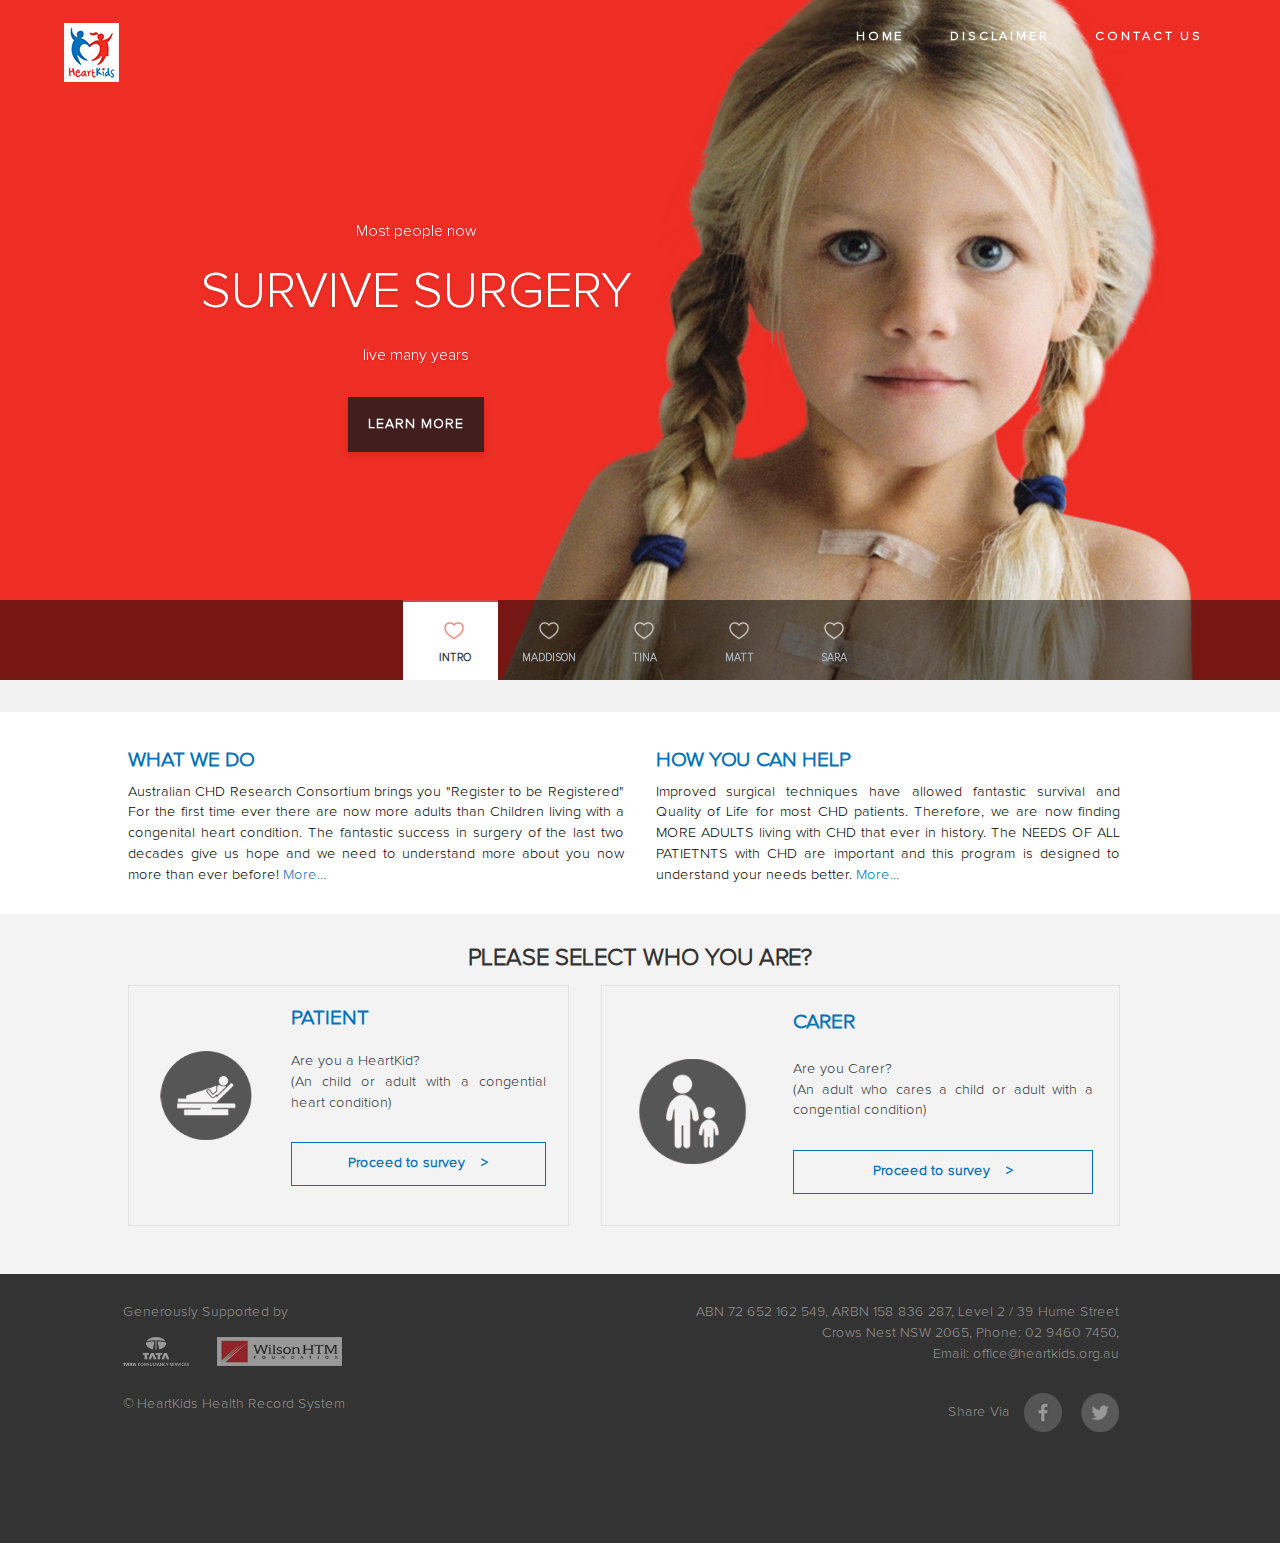
==== commit 273ea874: "updated heartkid australia" ====
--- a/src/main/webapp/index.html
+++ b/src/main/webapp/index.html
@@ -11,6 +11,8 @@
     <link rel="Stylesheet" href="asset/css/checkbox.css"/>
     <link rel="Stylesheet" href="asset/css/stylemedia.css"/>
     <link rel="Stylesheet" href="asset/css/datepicker.css"/>
+    <link rel="Stylesheet" href="asset/css/jquery-ui.css"/>
+
     <script type="text/javascript" src="asset/js/jquery-2.1.1.js"></script>
     <script src="asset/js/jquery-ui.js"></script>
     <script src="asset/js/angular1.2.2.js"></script>
--- a/src/main/webapp/asset/css/main.css
+++ b/src/main/webapp/asset/css/main.css
@@ -290,6 +290,11 @@
     padding: 9px;
     border-radius: 3px;
 }
+
+.mobile-footer{
+	float:left !important;	
+	display:none;
+}
 /*
 	Spectral by HTML5 UP
 	html5up.net | @n33co
@@ -305,7 +310,7 @@
     font-size: 100%;
     font: inherit;
     vertical-align: baseline;
-    font-family:Arial,Helvetica,Verdana,sans-serif;
+	font-family: ProximaNova-Light;
     text-transform:none
 
 }
@@ -1746,7 +1751,6 @@
     -webkit-transition: color 0.2s ease, border-bottom-color 0.2s ease;
     -ms-transition: color 0.2s ease, border-bottom-color 0.2s ease;
     transition: color 0.2s ease, border-bottom-color 0.2s ease;
-    border-bottom: dotted 1px;
     color: inherit;
     text-decoration: none;
 }
@@ -2008,7 +2012,7 @@
 input[type="email"]:focus,
 select:focus,
 textarea:focus {
-    box-shadow: 0 0 0 2px #21b2a6;
+    box-shadow: 0 0 0 1px #0072bb;
 }
 
 .select-wrapper {
@@ -2120,7 +2124,7 @@
 
 input[type="checkbox"]:focus + label:before,
 input[type="radio"]:focus + label:before {
-    box-shadow: 0 0 0 2px #21b2a6;
+   /* box-shadow: 0 0 0 2px #21b2a6;*/
 }
 
 input[type="checkbox"] + label:before {
@@ -2619,8 +2623,9 @@
     color: #0072bb !important;
     box-shadow: none !important;
     border: 1px solid #0072bb;
-    font-size:10px;
+    font-size:14px;
     width: 100%;
+	padding:10px;
 
 }
 
@@ -2689,10 +2694,10 @@
     width: 100%;
     margin:0;
 }
-.features h2{font-size: 1.7em;
+.features h2{
+	font-size: 1.5em;
     color: #333333;
     font-weight: bold;
-    letter-spacing: 0.225em;
     line-height: 1em;
     margin: 1em 0 0.5em;
     text-transform: uppercase;
@@ -2726,7 +2731,7 @@
     font-size:1.25em;
     list-style: none;
     padding-bottom: 50px;
-    width: 100%;
+    width: 96%;
     margin:0;
 }
 .features_footer h2{font-size: 1.7em;
@@ -2741,17 +2746,20 @@
     display: block;
     position: relative;
     width: 46%;
-    margin: 2em 1em 0em;
+    margin: 2em 0em;
     text-align:left;
 }
 .features_footer li p{
     text-align: right;}
 
 .left-footer-container{
-    padding-left: 5.5em;
+	padding-left:5%;
+   float:left;
 }
 .right-footer-container{
-    padding-right: 6.2em;
+	padding-right:5%;
+   float:right;
+   text-align:right;
 }
 .survey{
     /*background-image: -moz-linear-gradient(top, rgba(0,0,0,0), rgba(0,0,0,0)), url("../../images/Patient.png");
@@ -2885,7 +2893,14 @@
     text-transform: none;
 }
 .spotlight p{
-    font-size:0.87em;
+    font-size:0.9em;
+}
+
+.spotlight ul{
+	margin-top:5%;
+   list-style:none;
+   font-size:1.22em;
+   width:96%;
 }
 
 .spotlight .image {
@@ -2956,6 +2971,37 @@
     background-color: rgba(0, 0, 0, 0);
 }
 
+.sectionThree{
+	background-color: #f4f3f3;
+	padding-top:2em;
+	
+}
+.sectionThree .spotlight{
+	margin-top:0px !important;
+}
+.sectionThree .features h2{
+	margin:0;
+}
+.sectionThree  .spotlight{
+	padding-bottom:3em;
+}
+.sectionThree .image{
+	border:1px solid #e3e2e2;border-radius:0;margin-top:15px;
+}
+
+.sectionThree h2{
+	margin:5% 0 5% 37%;	
+}
+.imageContainer{
+width:35%;float:left;	
+	
+}
+.textContainer{
+	width:65%;float:left;padding:0% 5% 5% 2%; 
+}
+.textContainer p{
+	font-family: ProximaNova-Light;text-align:none;font-size:0.9em;
+}
 @media screen and (max-width: 1200px) {
 
     .spotlight .image {
@@ -3021,6 +3067,7 @@
 
 .wrapper > .inner {
     width: 65em;
+	padding:5em;
     margin: 0 auto;
 }
 header .inner{margin-left:5em;
@@ -3208,7 +3255,6 @@
 }
 
 .wrapper.style3 {
-    background-color: #F4F3F3;
     color: #d3d4e4;
     width: 100%;
 }
@@ -4268,7 +4314,7 @@
         padding-top:10em;
     }
     .twitt-logo
-    {float:right; padding-left:1.4em;}
+    {float:right; padding-left:1em;}
     .will-logo
     {float:right; padding-left:1em;}
 
@@ -4377,8 +4423,18 @@
 @media screen and (max-width: 980px) {
 
     #footer {
-        padding: 4em 3em 2em 3em ;
-    }
+       padding:15px !important;
+    }
+	.features_footer{
+		padding:0px !important;
+		margin:0px !important;
+ 	}
+	.mobile-footer{
+		display:block !important;
+	}
+	.right-footer-container{
+		display:none !important;
+	}
     .panel-title span
     {
         font-size: 17px;
@@ -4446,6 +4502,7 @@
     #footer {
         padding: 3em 2em 1em 2em ;
     }
+	
     .panel-title span
     {
         font-size: 17px;
@@ -4562,3 +4619,5 @@
 body.is-mobile.landing #footer {
     background-color: #1d242a;
 }
+
+
--- a/src/main/webapp/asset/css/checkbox.css
+++ b/src/main/webapp/asset/css/checkbox.css
@@ -58,7 +58,7 @@
     top: 6px;
     left: 6px;
     margin-left: -18px;
-    border: 3px solid #000;
+    border: 3px solid #0072bb;
     border-top: none;
     border-right: none;
     background: transparent;
--- a/src/main/webapp/asset/css/stylemedia.css
+++ b/src/main/webapp/asset/css/stylemedia.css
@@ -36,7 +36,7 @@
     {
         width: 110px;
         height: 3em;
-        margin-top: 7%;
+        margin-top: 40px;
     }
 }
 @media only screen and (min-width : 320px) {
@@ -71,7 +71,8 @@
     }
     .profilebutn {
         height: 3.5em;
-        width: 30%;
+        width: 25%;
+        margin-top: 35px;
     }
     .btnnext
     {
@@ -93,7 +94,7 @@
     .barstylenode5 {
         font-size: 14px;
         margin-right: 5%;
-        padding: 6px;
+        padding: 4px;
         width: 26px;
 
     }
@@ -162,7 +163,7 @@
     .profilebutn
     {
         height: 4.5em;
-        width: 13%;
+        width: 20%;
 
     }
     .btnnext
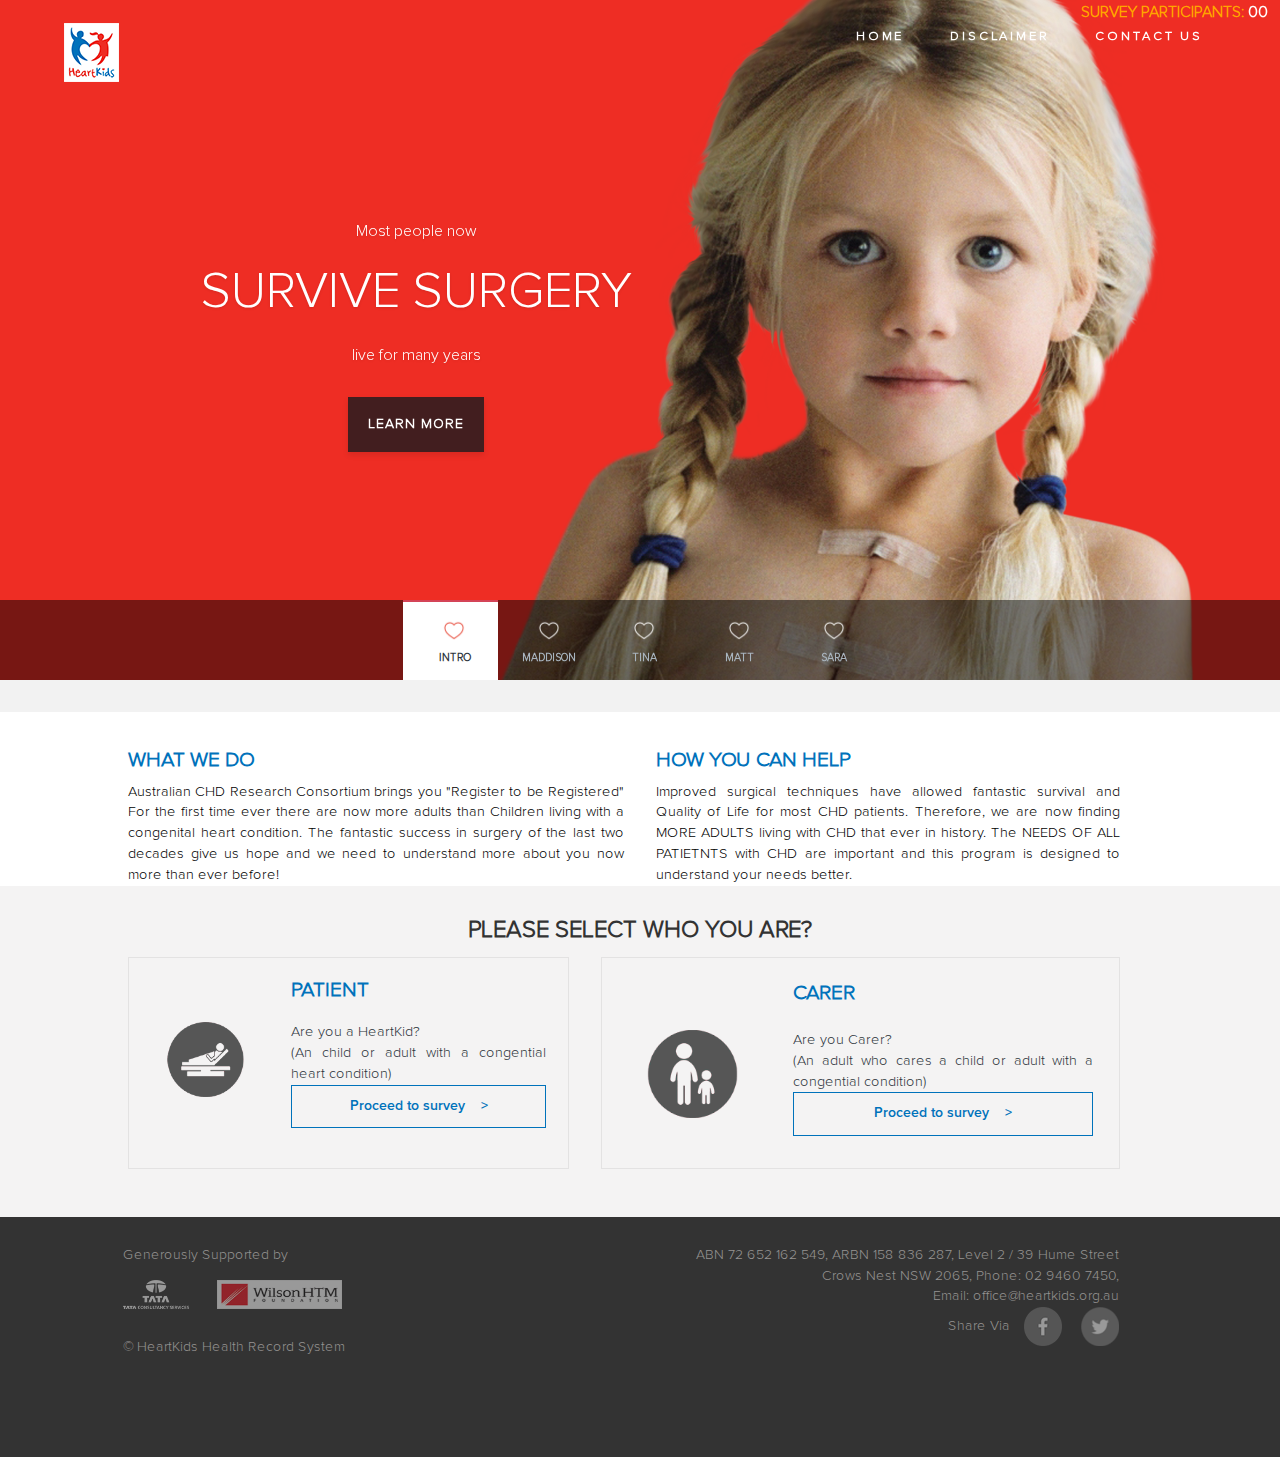
==== commit 2aeb12a4: "added" ====
--- a/src/main/webapp/index.html
+++ b/src/main/webapp/index.html
@@ -5,14 +5,13 @@
     <title>HeartKid R2R</title>
     <meta name="viewport" content="width=device-width, user-scalable=no" />
     <meta name="HandheldFriendly" content="true">
+    <link rel="stylesheet" href="asset/css/jquery-ui-smooth.css">
     <link rel="stylesheet" href="asset/css/main.css"/>
     <link rel="stylesheet" href="asset/css/mystyle.css"/>
     <link rel="Stylesheet" href="asset/css/datepicker.css"/>
     <link rel="Stylesheet" href="asset/css/checkbox.css"/>
     <link rel="Stylesheet" href="asset/css/stylemedia.css"/>
     <link rel="Stylesheet" href="asset/css/datepicker.css"/>
-    <link rel="Stylesheet" href="asset/css/jquery-ui.css"/>
-
     <script type="text/javascript" src="asset/js/jquery-2.1.1.js"></script>
     <script src="asset/js/jquery-ui.js"></script>
     <script src="asset/js/angular1.2.2.js"></script>
--- a/src/main/webapp/asset/css/main.css
+++ b/src/main/webapp/asset/css/main.css
@@ -292,8 +292,8 @@
 }
 
 .mobile-footer{
-	float:left !important;	
-	display:none;
+    float:left !important;
+    display:none;
 }
 /*
 	Spectral by HTML5 UP
@@ -310,7 +310,7 @@
     font-size: 100%;
     font: inherit;
     vertical-align: baseline;
-	font-family: ProximaNova-Light;
+    font-family: ProximaNova-Light;
     text-transform:none
 
 }
@@ -1721,6 +1721,20 @@
     line-height: 1.30em;
 }
 
+
+
+option{padding: 15px 0; background: none;}
+
+
+
+
+select>option:hover
+{
+    background-color: transparent;
+    cursor: pointer;
+
+}
+
 @media screen and (max-width: 1680px) {
 
     body, input, select, textarea {
@@ -1769,7 +1783,7 @@
 }
 
 p {
-    margin: 0 0 2em 0;
+    margin: 0 0 0 0;
 }
 
 h1, h2, h3, h4, h5, h6 {
@@ -1985,7 +1999,7 @@
 select,
 textarea {
     -moz-appearance: none;
-    -webkit-appearance: none;
+    /*-webkit-appearance: none;*/
     -ms-appearance: none;
     appearance: none;
     background: rgba(144, 144, 144, 0.25);
@@ -2124,7 +2138,7 @@
 
 input[type="checkbox"]:focus + label:before,
 input[type="radio"]:focus + label:before {
-   /* box-shadow: 0 0 0 2px #21b2a6;*/
+    /* box-shadow: 0 0 0 2px #21b2a6;*/
 }
 
 input[type="checkbox"] + label:before {
@@ -2561,6 +2575,8 @@
     text-overflow: ellipsis;
     width: 33%;
     margin-right: 2%;
+    font-family: ProximaNova-Semibold;
+    font-size: 16px;
 
 }
 
@@ -2625,7 +2641,7 @@
     border: 1px solid #0072bb;
     font-size:14px;
     width: 100%;
-	padding:10px;
+    padding:10px;
 
 }
 
@@ -2695,7 +2711,7 @@
     margin:0;
 }
 .features h2{
-	font-size: 1.5em;
+    font-size: 1.5em;
     color: #333333;
     font-weight: bold;
     line-height: 1em;
@@ -2753,13 +2769,13 @@
     text-align: right;}
 
 .left-footer-container{
-	padding-left:5%;
-   float:left;
+    padding-left:5%;
+    float:left;
 }
 .right-footer-container{
-	padding-right:5%;
-   float:right;
-   text-align:right;
+    padding-right:5%;
+    float:right;
+    text-align:right;
 }
 .survey{
     /*background-image: -moz-linear-gradient(top, rgba(0,0,0,0), rgba(0,0,0,0)), url("../../images/Patient.png");
@@ -2897,10 +2913,10 @@
 }
 
 .spotlight ul{
-	margin-top:5%;
-   list-style:none;
-   font-size:1.22em;
-   width:96%;
+    margin-top:5%;
+    list-style:none;
+    font-size:1.22em;
+    width:96%;
 }
 
 .spotlight .image {
@@ -2972,35 +2988,35 @@
 }
 
 .sectionThree{
-	background-color: #f4f3f3;
-	padding-top:2em;
-	
+    background-color: #f4f3f3;
+    padding-top:2em;
+
 }
 .sectionThree .spotlight{
-	margin-top:0px !important;
+    margin-top:0px !important;
 }
 .sectionThree .features h2{
-	margin:0;
+    margin:0;
 }
 .sectionThree  .spotlight{
-	padding-bottom:3em;
+    padding-bottom:3em;
 }
 .sectionThree .image{
-	border:1px solid #e3e2e2;border-radius:0;margin-top:15px;
+    border:1px solid #e3e2e2;border-radius:0;margin-top:15px;
 }
 
 .sectionThree h2{
-	margin:5% 0 5% 37%;	
+    margin:5% 0 5% 37%;
 }
 .imageContainer{
-width:35%;float:left;	
-	
+    width:35%;float:left;
+
 }
 .textContainer{
-	width:65%;float:left;padding:0% 5% 5% 2%; 
+    width:65%;float:left;padding:0% 5% 5% 2%;
 }
 .textContainer p{
-	font-family: ProximaNova-Light;text-align:none;font-size:0.9em;
+    font-family: ProximaNova-Light;text-align:none;font-size:0.9em;
 }
 @media screen and (max-width: 1200px) {
 
@@ -3067,7 +3083,7 @@
 
 .wrapper > .inner {
     width: 65em;
-	padding:5em;
+    padding:5em;
     margin: 0 auto;
 }
 header .inner{margin-left:5em;
@@ -4423,18 +4439,18 @@
 @media screen and (max-width: 980px) {
 
     #footer {
-       padding:15px !important;
-    }
-	.features_footer{
-		padding:0px !important;
-		margin:0px !important;
- 	}
-	.mobile-footer{
-		display:block !important;
-	}
-	.right-footer-container{
-		display:none !important;
-	}
+        padding:15px !important;
+    }
+    .features_footer{
+        padding:0px !important;
+        margin:0px !important;
+    }
+    .mobile-footer{
+        display:block !important;
+    }
+    .right-footer-container{
+        display:none !important;
+    }
     .panel-title span
     {
         font-size: 17px;
@@ -4502,7 +4518,7 @@
     #footer {
         padding: 3em 2em 1em 2em ;
     }
-	
+
     .panel-title span
     {
         font-size: 17px;
@@ -4621,3 +4637,8 @@
 }
 
 
+.ui-datepicker select.ui-datepicker-month, .ui-datepicker select.ui-datepicker-year ,.ui-datepicker input.ui-datepicker-month, .ui-datepicker input.ui-datepicker-year
+
+{
+
+}
--- a/src/main/webapp/asset/css/stylemedia.css
+++ b/src/main/webapp/asset/css/stylemedia.css
@@ -31,6 +31,7 @@
     .profilebutn {
         height: 3.5em;
         width: 35%;
+        margin-top: 35px;
     }
     .btnnext
     {
